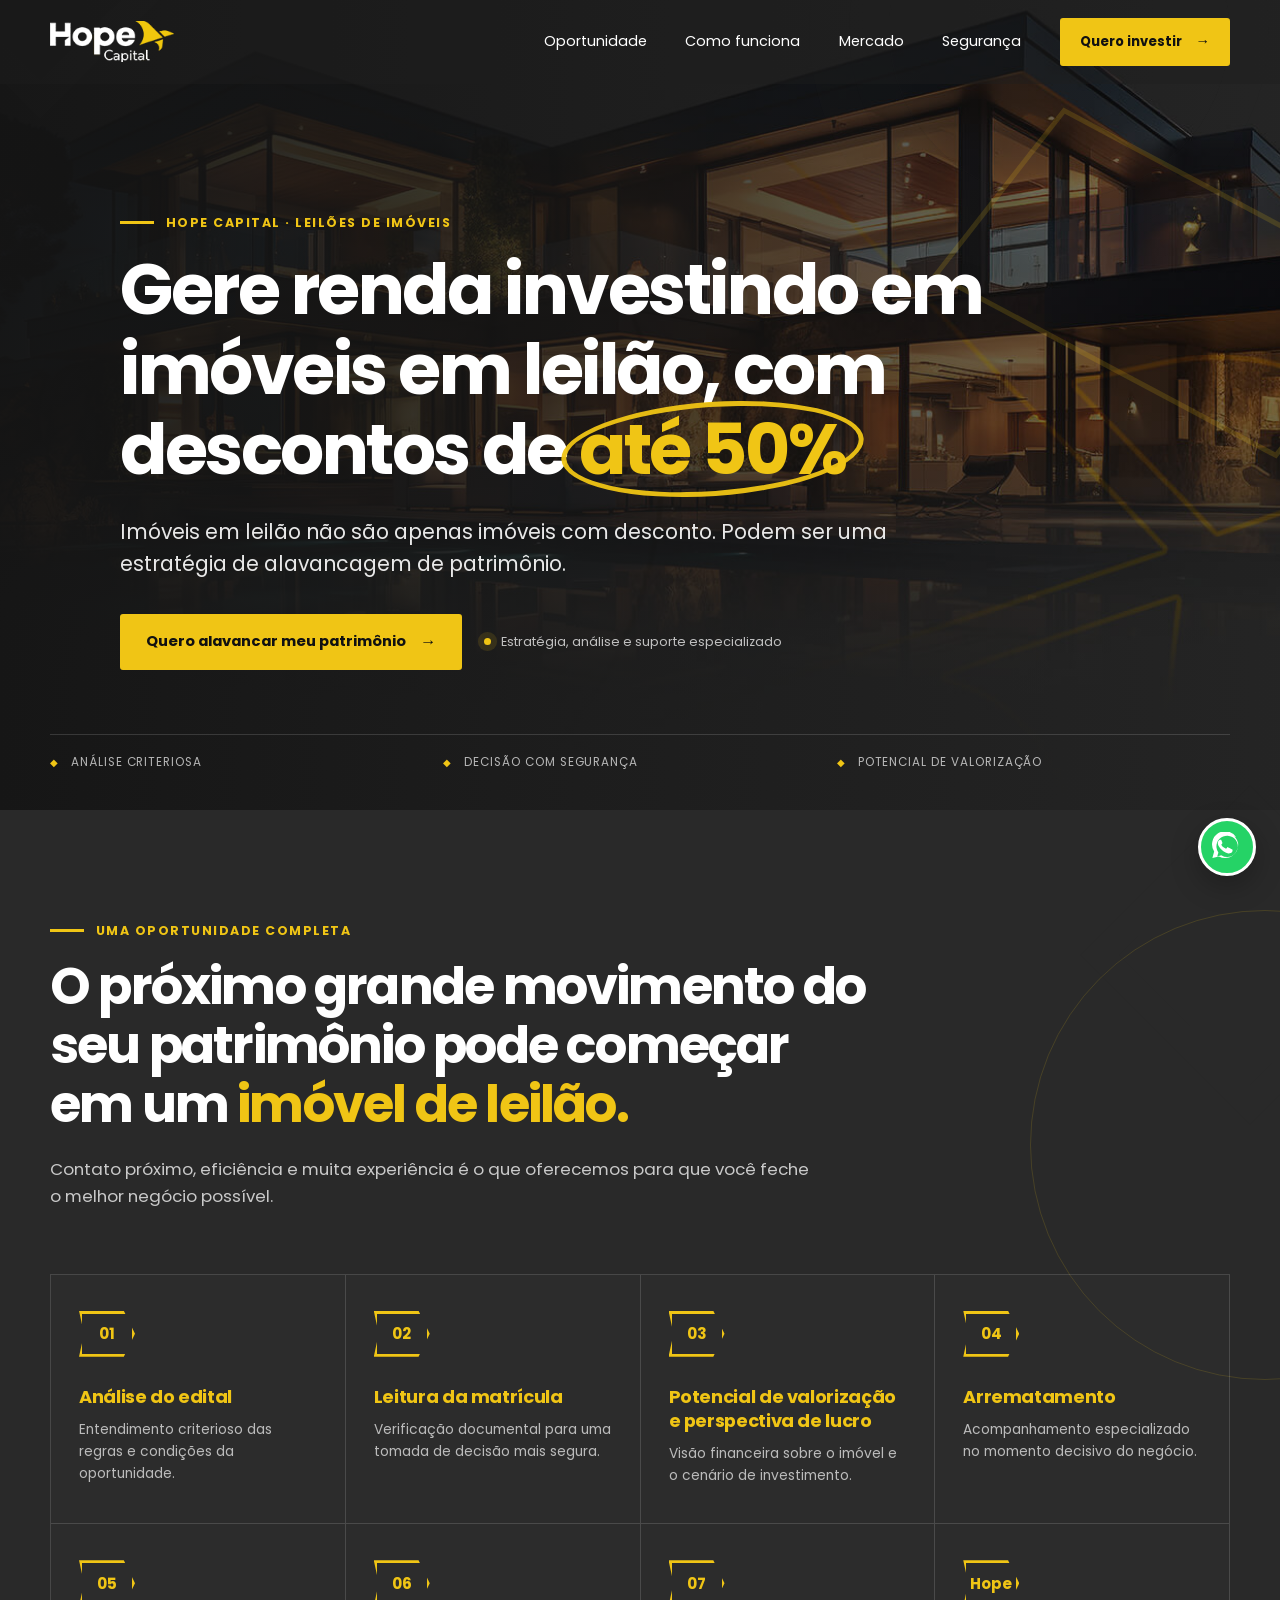
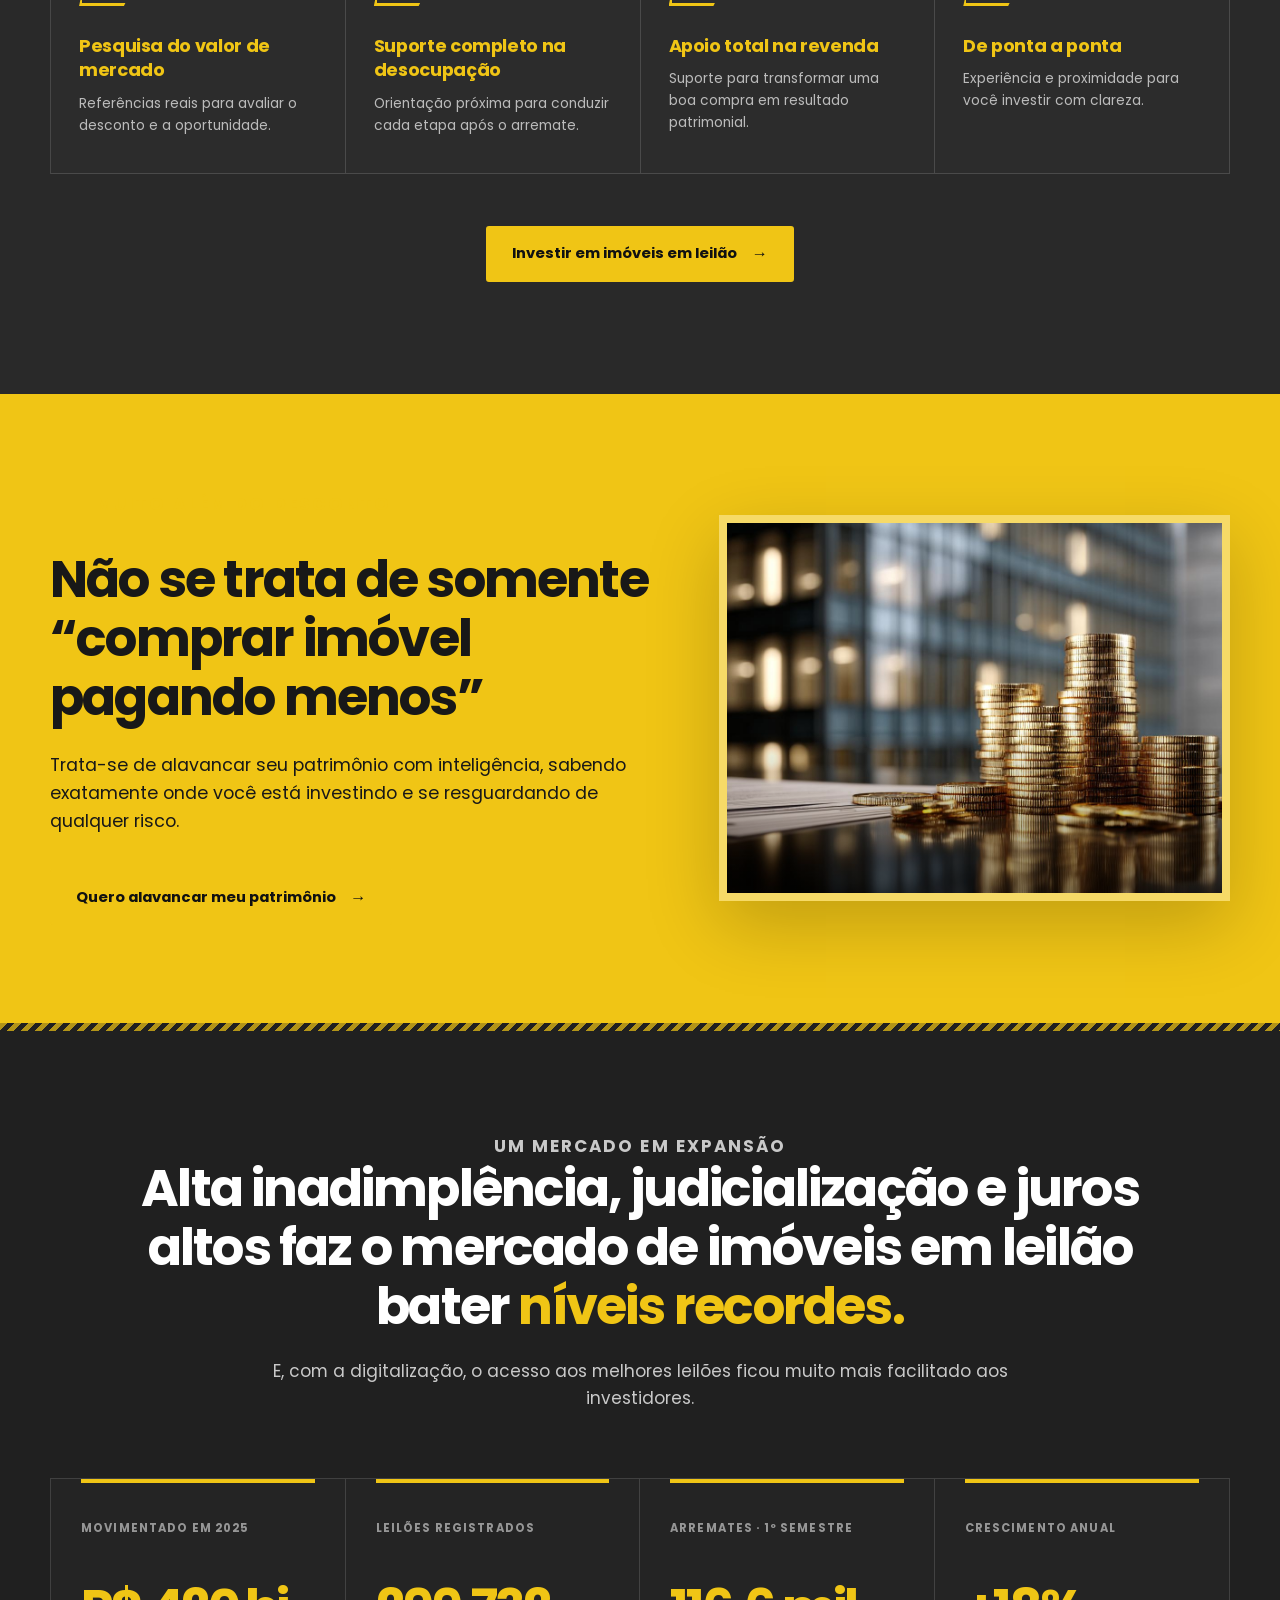
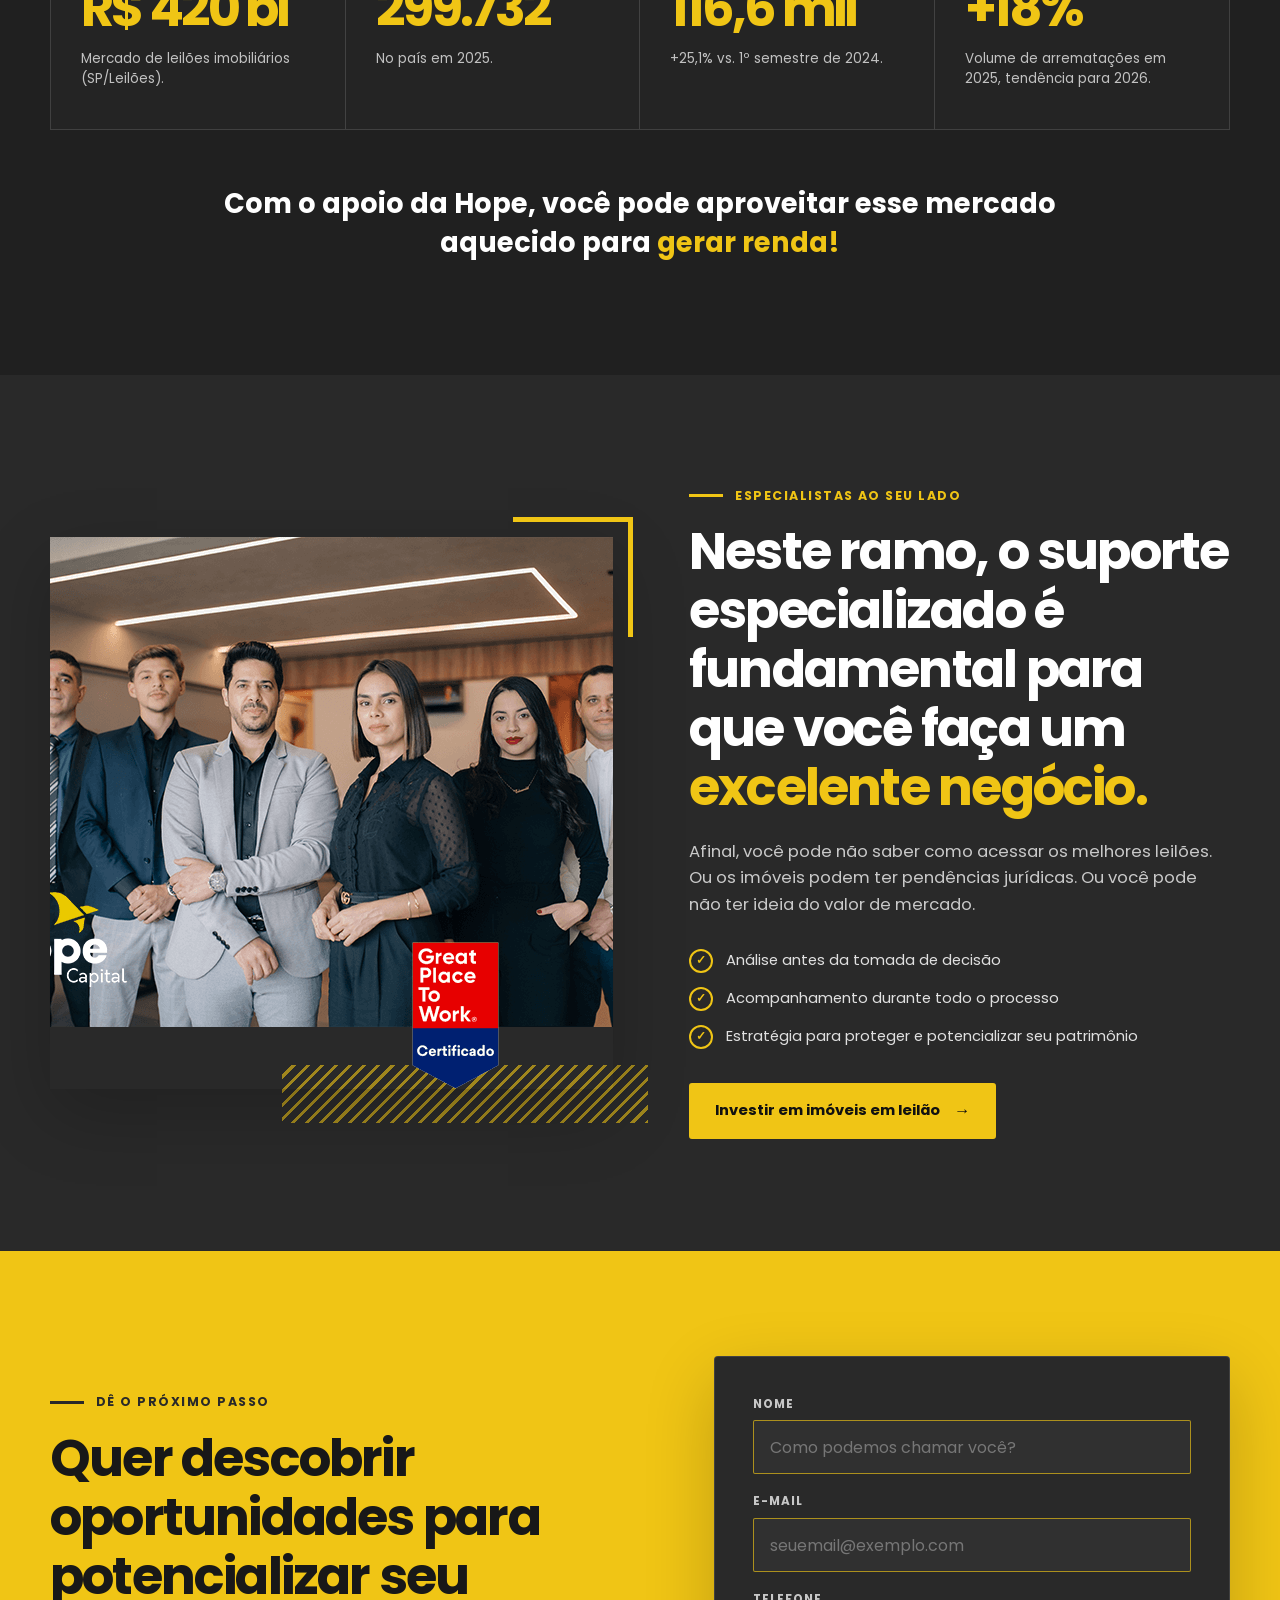
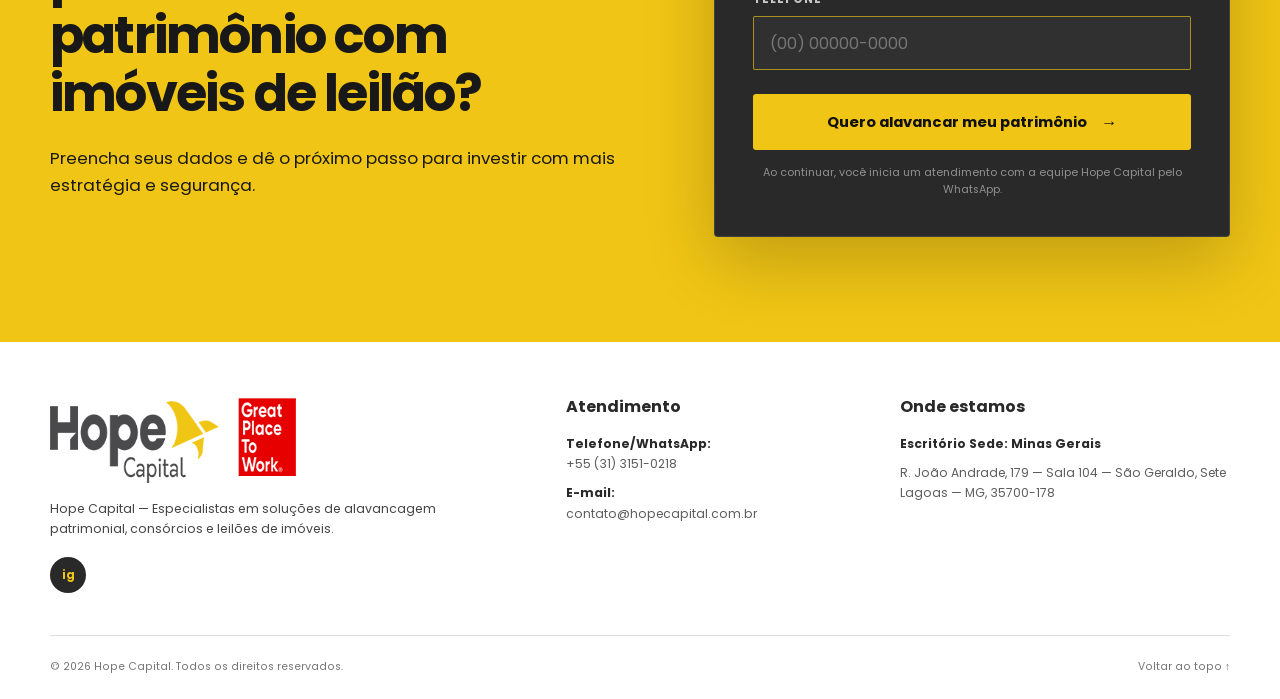
==== index.html @ 23f96236 "lp leilão" ====
<!DOCTYPE html>
<html lang="pt-BR">
<head>
  <meta charset="UTF-8">
  <meta name="viewport" content="width=device-width, initial-scale=1.0">
  <meta name="theme-color" content="#292929">
  <meta name="description" content="Gere renda investindo em imóveis em leilão com a análise e o suporte especializado da Hope Capital.">
  <title>Imóveis em Leilão | Hope Capital</title>
  <link rel="icon" type="image/png" href="assets/966495a34dbd77c5_cropped-hope-capital-favicon-3.png">
  <style>
    @font-face {
      font-family: "Poppins";
      src: url("assets/a2c1dd01db85a00f_Poppins-Regular.woff2") format("woff2");
      font-style: normal;
      font-weight: 400;
      font-display: swap;
    }

    @font-face {
      font-family: "Poppins";
      src: url("assets/5bd7a1e006fa739a_Poppins-Bold.woff2") format("woff2");
      font-style: normal;
      font-weight: 700;
      font-display: swap;
    }

    :root {
      --yellow: #f0c515;
      --yellow-bright: #fecf16;
      --yellow-dark: #dab10b;
      --ink: #292929;
      --ink-deep: #202020;
      --ink-soft: #333333;
      --paper: #ffffff;
      --muted: #c9c9c9;
      --line: rgba(255, 255, 255, 0.14);
      --content: 1180px;
      --header-height: 84px;
      --shadow: 0 24px 70px rgba(0, 0, 0, 0.2);
    }

    *,
    *::before,
    *::after {
      box-sizing: border-box;
    }

    html {
      scroll-behavior: smooth;
    }

    body {
      margin: 0;
      overflow-x: hidden;
      background: var(--ink);
      color: var(--paper);
      font-family: "Poppins", Arial, sans-serif;
      font-size: 16px;
      line-height: 1.6;
      -webkit-font-smoothing: antialiased;
    }

    body.menu-open {
      overflow: hidden;
    }

    img {
      display: block;
      max-width: 100%;
    }

    a {
      color: inherit;
      text-decoration: none;
    }

    button,
    input {
      font: inherit;
    }

    button,
    a {
      -webkit-tap-highlight-color: transparent;
    }

    :focus-visible {
      outline: 3px solid var(--yellow-bright);
      outline-offset: 4px;
    }

    ::selection {
      background: var(--yellow);
      color: #111111;
    }

    .container {
      width: min(var(--content), calc(100% - 48px));
      margin-inline: auto;
    }

    .section {
      position: relative;
      padding: 112px 0;
      scroll-margin-top: var(--header-height);
    }

    .eyebrow {
      display: flex;
      align-items: center;
      gap: 12px;
      margin: 0 0 18px;
      color: var(--yellow);
      font-size: 0.78rem;
      font-weight: 700;
      letter-spacing: 0.12em;
      line-height: 1.4;
      text-transform: uppercase;
    }

    .eyebrow::before {
      width: 34px;
      height: 3px;
      background: currentColor;
      content: "";
    }

    h1,
    h2,
    h3,
    p {
      margin-top: 0;
    }

    h1,
    h2,
    h3 {
      font-weight: 700;
      line-height: 1.15;
      letter-spacing: -0.035em;
    }

    h1 {
      max-width: 1040px;
      margin-bottom: 26px;
      font-size: clamp(2.65rem, 5.2vw, 5rem);
    }

    h2 {
      margin-bottom: 22px;
      font-size: clamp(2.05rem, 4vw, 3.75rem);
    }

    h3 {
      font-size: 1.25rem;
    }

    .text-yellow {
      color: var(--yellow);
    }

    .button {
      position: relative;
      display: inline-flex;
      min-height: 56px;
      align-items: center;
      justify-content: center;
      gap: 14px;
      padding: 15px 24px;
      border: 2px solid var(--yellow);
      border-radius: 3px;
      background: var(--yellow);
      color: #111111;
      cursor: pointer;
      font-size: 0.92rem;
      font-weight: 700;
      line-height: 1.3;
      text-align: center;
      transition: background 180ms ease, border-color 180ms ease, color 180ms ease, transform 180ms ease;
    }

    .button:hover {
      border-color: var(--paper);
      background: var(--paper);
      transform: translateY(-2px);
    }

    .button--dark:hover {
      border-color: var(--ink);
      background: var(--ink);
      color: var(--paper);
    }

    .button__arrow {
      font-size: 1.1em;
      transition: transform 180ms ease;
    }

    .button:hover .button__arrow {
      transform: translateX(4px);
    }

    .site-header {
      position: fixed;
      z-index: 50;
      top: 0;
      right: 0;
      left: 0;
      height: var(--header-height);
      border-bottom: 1px solid transparent;
      background: rgba(32, 32, 32, 0.4);
      transition: background 200ms ease, border-color 200ms ease, box-shadow 200ms ease;
    }

    .site-header.is-scrolled {
      border-color: rgba(255, 255, 255, 0.08);
      background: rgba(32, 32, 32, 0.96);
      box-shadow: 0 10px 35px rgba(0, 0, 0, 0.18);
      backdrop-filter: blur(12px);
    }

    .header-inner {
      display: flex;
      height: 100%;
      align-items: center;
      justify-content: space-between;
      gap: 36px;
    }

    .brand {
      position: relative;
      z-index: 2;
      flex: 0 0 auto;
    }

    .brand img {
      width: 124px;
      height: auto;
    }

    .main-nav {
      display: flex;
      align-items: center;
      gap: clamp(22px, 3vw, 45px);
      margin-left: auto;
    }

    .main-nav a:not(.button) {
      position: relative;
      padding: 10px 0;
      color: var(--paper);
      font-size: 0.9rem;
      font-weight: 400;
    }

    .main-nav a:not(.button)::after {
      position: absolute;
      right: 0;
      bottom: 3px;
      left: 0;
      height: 2px;
      background: var(--yellow);
      content: "";
      transform: scaleX(0);
      transform-origin: left;
      transition: transform 180ms ease;
    }

    .main-nav a:not(.button):hover::after {
      transform: scaleX(1);
    }

    .header-cta {
      min-height: 48px;
      padding: 12px 18px;
      font-size: 0.82rem;
    }

    .menu-toggle {
      position: relative;
      z-index: 2;
      display: none;
      width: 46px;
      height: 44px;
      padding: 11px 8px;
      border: 0;
      background: transparent;
      color: var(--yellow);
      cursor: pointer;
    }

    .menu-toggle span {
      display: block;
      width: 100%;
      height: 3px;
      margin: 0 0 6px;
      background: currentColor;
      transition: transform 180ms ease, opacity 180ms ease;
    }

    .menu-toggle span:last-child {
      margin-bottom: 0;
    }

    .menu-open .menu-toggle span:nth-child(1) {
      transform: translateY(9px) rotate(45deg);
    }

    .menu-open .menu-toggle span:nth-child(2) {
      opacity: 0;
    }

    .menu-open .menu-toggle span:nth-child(3) {
      transform: translateY(-9px) rotate(-45deg);
    }

    .hero {
      display: flex;
      min-height: 810px;
      align-items: center;
      padding: calc(var(--header-height) + 90px) 0 100px;
      background-color: var(--ink-deep);
      background-image:
        linear-gradient(90deg, rgba(21, 21, 21, 0.95) 0%, rgba(25, 25, 25, 0.74) 46%, rgba(24, 24, 24, 0.28) 100%),
        linear-gradient(0deg, var(--ink) 0%, transparent 25%),
        url("assets/642c4153480464ba_alavancagem_patrimonial_hope_c.jpg");
      background-position: center;
      background-size: cover;
    }

    .hero::before {
      position: absolute;
      top: 22%;
      right: -85px;
      width: 390px;
      height: 210px;
      border: 5px solid rgba(240, 197, 21, 0.16);
      content: "";
      transform: rotate(28deg) skewX(-10deg);
    }

    .hero-content {
      position: relative;
      z-index: 1;
      max-width: 1040px;
    }

    .hero h1 {
      font-size: clamp(2.7rem, 5.45vw, 5.2rem);
    }

    .circled {
      position: relative;
      z-index: 0;
      display: inline-block;
      color: var(--yellow);
      white-space: nowrap;
    }

    .circled::after {
      position: absolute;
      z-index: -1;
      top: -10%;
      right: -7%;
      bottom: -7%;
      left: -7%;
      border: 5px solid var(--yellow);
      border-radius: 50%;
      content: "";
      opacity: 0.95;
      transform: rotate(-4deg);
    }

    .hero-lead {
      max-width: 780px;
      margin-bottom: 34px;
      color: rgba(255, 255, 255, 0.9);
      font-size: clamp(1.05rem, 1.6vw, 1.35rem);
      line-height: 1.55;
    }

    .hero-actions {
      display: flex;
      flex-wrap: wrap;
      align-items: center;
      gap: 22px;
    }

    .hero-note {
      display: flex;
      align-items: center;
      gap: 10px;
      color: rgba(255, 255, 255, 0.72);
      font-size: 0.8rem;
    }

    .hero-note::before {
      width: 7px;
      height: 7px;
      border-radius: 50%;
      background: var(--yellow);
      box-shadow: 0 0 0 6px rgba(240, 197, 21, 0.12);
      content: "";
    }

    .hero-index {
      position: absolute;
      right: 0;
      bottom: 38px;
      left: 0;
      z-index: 1;
    }

    .hero-index__inner {
      display: grid;
      grid-template-columns: repeat(3, 1fr);
      gap: 0;
      border-top: 1px solid var(--line);
    }

    .hero-index__item {
      display: flex;
      align-items: center;
      gap: 12px;
      padding-top: 18px;
      color: rgba(255, 255, 255, 0.68);
      font-size: 0.74rem;
      letter-spacing: 0.08em;
      text-transform: uppercase;
    }

    .hero-index__item::before {
      color: var(--yellow);
      content: "◆";
      font-size: 0.62rem;
    }

    .process {
      overflow: hidden;
      background: var(--ink);
    }

    .process::after {
      position: absolute;
      top: 100px;
      right: -220px;
      width: 470px;
      height: 470px;
      border: 1px solid rgba(240, 197, 21, 0.15);
      border-radius: 50%;
      content: "";
    }

    .section-heading {
      position: relative;
      z-index: 1;
      max-width: 850px;
      margin-bottom: 64px;
    }

    .section-heading h2 {
      max-width: 820px;
    }

    .section-heading > p:last-child {
      max-width: 760px;
      margin-bottom: 0;
      color: var(--muted);
      font-size: 1.05rem;
    }

    .steps {
      position: relative;
      z-index: 1;
      display: grid;
      grid-template-columns: repeat(4, 1fr);
      border-top: 1px solid var(--line);
      border-left: 1px solid var(--line);
    }

    .step {
      position: relative;
      min-height: 235px;
      padding: 36px 28px;
      border-right: 1px solid var(--line);
      border-bottom: 1px solid var(--line);
      background: rgba(255, 255, 255, 0.012);
      transition: background 180ms ease, transform 180ms ease;
    }

    .step:hover {
      z-index: 2;
      background: #303030;
      transform: translateY(-4px);
    }

    .step-number {
      display: inline-flex;
      width: 56px;
      height: 46px;
      align-items: center;
      justify-content: center;
      margin-bottom: 28px;
      border: 3px solid var(--yellow);
      color: var(--yellow);
      font-size: 0.95rem;
      font-weight: 700;
      line-height: 1;
      clip-path: polygon(0 0, 80% 0, 100% 50%, 80% 100%, 0 100%, 9% 50%);
    }

    .step h3 {
      margin-bottom: 10px;
      color: var(--yellow);
      font-size: 1.12rem;
      line-height: 1.35;
      letter-spacing: -0.02em;
    }

    .step p {
      margin-bottom: 0;
      color: rgba(255, 255, 255, 0.68);
      font-size: 0.86rem;
    }

    .process-cta {
      display: flex;
      justify-content: center;
      margin-top: 52px;
    }

    .thesis {
      overflow: hidden;
      padding: 98px 0;
      background: var(--yellow);
      color: #181818;
    }

    .thesis::before,
    .thesis::after {
      position: absolute;
      width: 240px;
      height: 240px;
      border: 28px solid rgba(41, 41, 41, 0.08);
      content: "";
      transform: rotate(45deg);
    }

    .thesis::before {
      top: -170px;
      left: -80px;
    }

    .thesis::after {
      right: -90px;
      bottom: -175px;
    }

    .thesis-inner {
      position: relative;
      z-index: 1;
      display: grid;
      grid-template-columns: minmax(0, 1.08fr) minmax(360px, 0.92fr);
      align-items: center;
      gap: 70px;
    }

    .thesis h2 {
      max-width: 760px;
      margin-bottom: 24px;
    }

    .thesis p {
      max-width: 760px;
      margin-bottom: 34px;
      font-size: 1.1rem;
    }

    .thesis-visual {
      position: relative;
      min-height: 370px;
      overflow: hidden;
      border: 8px solid rgba(255, 255, 255, 0.35);
      box-shadow: var(--shadow);
    }

    .thesis-visual img {
      width: 100%;
      height: 100%;
      min-height: 370px;
      object-fit: cover;
    }

    .thesis-visual::after {
      position: absolute;
      right: 0;
      bottom: 0;
      left: 0;
      height: 45%;
      background: linear-gradient(transparent, rgba(0, 0, 0, 0.45));
      content: "";
    }

    .market {
      overflow: hidden;
      background: var(--ink-deep);
    }

    .market::before {
      position: absolute;
      top: 0;
      right: 0;
      left: 0;
      height: 8px;
      background: repeating-linear-gradient(135deg, var(--yellow) 0 5px, transparent 5px 10px);
      content: "";
      opacity: 0.7;
    }

    .market-heading {
      max-width: 1020px;
      margin: 0 auto 66px;
      text-align: center;
    }

    .market-heading .eyebrow {
      justify-content: center;
    }

    .market-heading .eyebrow::before {
      display: none;
    }

    .market-heading p {
      max-width: 760px;
      margin-right: auto;
      margin-bottom: 0;
      margin-left: auto;
      color: var(--muted);
      font-size: 1.06rem;
    }

    .stats {
      display: grid;
      grid-template-columns: repeat(4, 1fr);
      border: 1px solid var(--line);
    }

    .stat {
      position: relative;
      min-height: 250px;
      padding: 40px 30px 34px;
      border-right: 1px solid var(--line);
      background: rgba(255, 255, 255, 0.018);
    }

    .stat:last-child {
      border-right: 0;
    }

    .stat::before {
      position: absolute;
      top: 0;
      right: 30px;
      left: 30px;
      height: 4px;
      background: var(--yellow);
      content: "";
      transform: scaleX(0.28);
      transform-origin: left;
      transition: transform 500ms ease;
    }

    .stat.is-visible::before {
      transform: scaleX(1);
    }

    .stat-label {
      display: block;
      min-height: 42px;
      margin-bottom: 22px;
      color: rgba(255, 255, 255, 0.52);
      font-size: 0.71rem;
      font-weight: 700;
      letter-spacing: 0.1em;
      text-transform: uppercase;
    }

    .stat-value {
      display: block;
      margin-bottom: 15px;
      color: var(--yellow);
      font-size: clamp(2.25rem, 4vw, 3.55rem);
      font-weight: 700;
      letter-spacing: -0.06em;
      line-height: 1;
      white-space: nowrap;
    }

    .stat-copy {
      margin-bottom: 0;
      color: rgba(255, 255, 255, 0.72);
      font-size: 0.84rem;
      line-height: 1.5;
    }

    .market-note {
      max-width: 860px;
      margin: 54px auto 0;
      color: var(--paper);
      font-size: clamp(1.2rem, 2.4vw, 1.7rem);
      font-weight: 700;
      line-height: 1.45;
      text-align: center;
    }

    .support {
      overflow: hidden;
      background: var(--ink);
    }

    .support-grid {
      display: grid;
      grid-template-columns: minmax(0, 1.02fr) minmax(0, 0.98fr);
      align-items: center;
      gap: 76px;
    }

    .support-photo {
      position: relative;
    }

    .support-photo::before {
      position: absolute;
      z-index: 2;
      top: -20px;
      right: -20px;
      width: 120px;
      height: 120px;
      border-top: 5px solid var(--yellow);
      border-right: 5px solid var(--yellow);
      content: "";
    }

    .support-photo::after {
      position: absolute;
      right: -35px;
      bottom: -34px;
      width: 65%;
      height: 58px;
      background: repeating-linear-gradient(135deg, transparent 0 7px, rgba(240, 197, 21, 0.6) 7px 10px);
      content: "";
    }

    .support-photo img {
      position: relative;
      z-index: 1;
      width: 100%;
      min-height: 440px;
      object-fit: cover;
      box-shadow: var(--shadow);
    }

    .support-copy {
      position: relative;
      z-index: 3;
    }

    .support-copy p:not(.eyebrow) {
      margin-bottom: 30px;
      color: var(--muted);
      font-size: 1.04rem;
    }

    .support-points {
      display: grid;
      gap: 14px;
      margin: 0 0 34px;
      padding: 0;
      list-style: none;
    }

    .support-points li {
      display: flex;
      align-items: center;
      gap: 13px;
      color: rgba(255, 255, 255, 0.86);
      font-size: 0.92rem;
    }

    .support-points li::before {
      display: inline-flex;
      width: 24px;
      height: 24px;
      flex: 0 0 auto;
      align-items: center;
      justify-content: center;
      border: 2px solid var(--yellow);
      border-radius: 50%;
      color: var(--yellow);
      content: "✓";
      font-size: 0.72rem;
      font-weight: 700;
    }

    .lead {
      overflow: hidden;
      padding: 105px 0;
      background: var(--yellow);
      color: #181818;
    }

    .lead::before {
      position: absolute;
      top: -140px;
      right: 4%;
      width: 340px;
      height: 340px;
      border: 1px solid rgba(41, 41, 41, 0.14);
      border-radius: 50%;
      box-shadow: 0 0 0 40px rgba(41, 41, 41, 0.035), 0 0 0 80px rgba(41, 41, 41, 0.025);
      content: "";
    }

    .lead-grid {
      position: relative;
      z-index: 1;
      display: grid;
      grid-template-columns: minmax(0, 0.85fr) minmax(430px, 0.75fr);
      align-items: center;
      gap: 80px;
    }

    .lead-copy .eyebrow {
      color: var(--ink);
    }

    .lead-copy h2 {
      max-width: 650px;
    }

    .lead-copy > p:last-child {
      max-width: 620px;
      margin-bottom: 0;
      font-size: 1.05rem;
    }

    .lead-form {
      padding: 38px;
      border: 1px solid rgba(255, 255, 255, 0.11);
      border-radius: 4px;
      background: var(--ink);
      box-shadow: var(--shadow);
      color: var(--paper);
    }

    .form-field {
      margin-bottom: 18px;
    }

    .form-field label {
      display: block;
      margin-bottom: 7px;
      color: rgba(255, 255, 255, 0.74);
      font-size: 0.74rem;
      font-weight: 700;
      letter-spacing: 0.08em;
      text-transform: uppercase;
    }

    .form-field input {
      width: 100%;
      height: 54px;
      padding: 0 16px;
      border: 1px solid rgba(240, 197, 21, 0.65);
      border-radius: 2px;
      background: rgba(255, 255, 255, 0.035);
      color: var(--paper);
      outline: 0;
      transition: border-color 160ms ease, box-shadow 160ms ease, background 160ms ease;
    }

    .form-field input::placeholder {
      color: rgba(255, 255, 255, 0.34);
    }

    .form-field input:focus {
      border-color: var(--yellow-bright);
      background: rgba(255, 255, 255, 0.06);
      box-shadow: 0 0 0 3px rgba(240, 197, 21, 0.16);
    }

    .form-submit {
      width: 100%;
      margin-top: 6px;
    }

    .form-note {
      margin: 15px 0 0;
      color: rgba(255, 255, 255, 0.48);
      font-size: 0.68rem;
      line-height: 1.5;
      text-align: center;
    }

    .form-status {
      display: none;
      margin: 14px 0 0;
      color: var(--yellow);
      font-size: 0.8rem;
      text-align: center;
    }

    .form-status.is-visible {
      display: block;
    }

    .site-footer {
      padding: 56px 0 24px;
      background: var(--paper);
      color: #454545;
    }

    .footer-grid {
      display: grid;
      grid-template-columns: 1.35fr 0.8fr 1fr;
      gap: 70px;
      padding-bottom: 42px;
    }

    .footer-logo {
      width: 246px;
      margin-bottom: 16px;
    }

    .footer-about p {
      max-width: 390px;
      margin-bottom: 18px;
      font-size: 0.78rem;
    }

    .footer-social {
      display: inline-flex;
      width: 36px;
      height: 36px;
      align-items: center;
      justify-content: center;
      border-radius: 50%;
      background: var(--ink);
      color: var(--yellow);
      font-size: 0.72rem;
      font-weight: 700;
    }

    .footer-column h3 {
      margin-bottom: 18px;
      color: var(--ink);
      font-size: 1rem;
      letter-spacing: 0;
    }

    .footer-column p,
    .footer-column a {
      margin-bottom: 9px;
      color: #5d5d5d;
      font-size: 0.76rem;
      line-height: 1.65;
    }

    .footer-column a {
      display: block;
    }

    .footer-column a:hover {
      color: #111111;
    }

    .footer-column strong {
      color: var(--ink);
    }

    .footer-bottom {
      display: flex;
      align-items: center;
      justify-content: space-between;
      gap: 30px;
      padding-top: 22px;
      border-top: 1px solid #dedede;
      color: #777777;
      font-size: 0.67rem;
    }

    .whatsapp {
      position: fixed;
      z-index: 40;
      right: 24px;
      bottom: 24px;
      display: flex;
      width: 58px;
      height: 58px;
      align-items: center;
      justify-content: center;
      border: 3px solid var(--paper);
      border-radius: 50%;
      background: #25d366;
      color: var(--paper);
      box-shadow: 0 10px 28px rgba(0, 0, 0, 0.25);
      transition: transform 180ms ease;
    }

    .whatsapp:hover {
      transform: translateY(-3px) scale(1.04);
    }

    .whatsapp svg {
      width: 30px;
      height: 30px;
      fill: currentColor;
    }

    .reveal {
      opacity: 0;
      transform: translateY(24px);
      transition: opacity 650ms ease, transform 650ms ease;
    }

    .reveal.is-visible {
      opacity: 1;
      transform: none;
    }

    @media (max-width: 1020px) {
      :root {
        --header-height: 76px;
      }

      .main-nav {
        gap: 22px;
      }

      .main-nav a:not(.button) {
        font-size: 0.82rem;
      }

      .header-cta {
        display: none;
      }

      .hero {
        min-height: 780px;
      }

      .steps {
        grid-template-columns: repeat(2, 1fr);
      }

      .thesis-inner,
      .support-grid {
        gap: 48px;
      }

      .stats {
        grid-template-columns: repeat(2, 1fr);
      }

      .stat:nth-child(2) {
        border-right: 0;
      }

      .stat:nth-child(-n + 2) {
        border-bottom: 1px solid var(--line);
      }

      .lead-grid {
        gap: 48px;
      }
    }

    @media (max-width: 780px) {
      .container {
        width: min(100% - 34px, var(--content));
      }

      .section {
        padding: 84px 0;
      }

      .brand img {
        width: 110px;
      }

      .menu-toggle {
        display: block;
      }

      .main-nav {
        position: fixed;
        top: 0;
        right: 0;
        bottom: 0;
        left: 0;
        display: flex;
        visibility: hidden;
        flex-direction: column;
        align-items: flex-start;
        justify-content: center;
        gap: 22px;
        padding: 80px 36px 40px;
        background: rgba(32, 32, 32, 0.98);
        opacity: 0;
        pointer-events: none;
        transform: translateY(-12px);
        transition: opacity 180ms ease, transform 180ms ease, visibility 180ms ease;
      }

      .menu-open .main-nav {
        visibility: visible;
        opacity: 1;
        pointer-events: auto;
        transform: none;
      }

      .main-nav a:not(.button) {
        font-size: 1.35rem;
        font-weight: 700;
      }

      .main-nav .header-cta {
        display: inline-flex;
        margin-top: 10px;
        font-size: 0.85rem;
      }

      .hero {
        min-height: 780px;
        padding-top: calc(var(--header-height) + 70px);
        padding-bottom: 145px;
        background-image:
          linear-gradient(90deg, rgba(20, 20, 20, 0.94), rgba(25, 25, 25, 0.68)),
          linear-gradient(0deg, var(--ink) 0%, transparent 32%),
          url("assets/642c4153480464ba_alavancagem_patrimonial_hope_c.jpg");
        background-position: 58% center;
      }

      .hero h1 {
        font-size: clamp(2.35rem, 11vw, 4rem);
      }

      .hero-index {
        bottom: 28px;
      }

      .hero-index__inner {
        grid-template-columns: 1fr;
      }

      .hero-index__item {
        display: none;
      }

      .hero-index__item:first-child {
        display: flex;
      }

      .thesis-inner,
      .support-grid,
      .lead-grid {
        grid-template-columns: 1fr;
      }

      .thesis-visual {
        min-height: 300px;
      }

      .thesis-visual img {
        min-height: 300px;
      }

      .support-photo {
        order: 2;
      }

      .support-copy {
        order: 1;
      }

      .support-photo img {
        min-height: 350px;
      }

      .lead-grid {
        gap: 38px;
      }

      .footer-grid {
        grid-template-columns: 1fr 1fr;
        gap: 42px;
      }

      .footer-about {
        grid-column: 1 / -1;
      }
    }

    @media (max-width: 560px) {
      .section {
        padding: 72px 0;
      }

      h1 {
        font-size: 2.35rem;
      }

      h2 {
        font-size: 2rem;
      }

      .hero {
        min-height: 760px;
        padding-bottom: 110px;
      }

      .hero h1 {
        font-size: clamp(2.15rem, 10.8vw, 3.25rem);
      }

      .circled::after {
        border-width: 3px;
      }

      .hero-lead {
        font-size: 0.98rem;
      }

      .hero-actions,
      .hero-actions .button {
        width: 100%;
      }

      .hero-note {
        width: 100%;
        justify-content: center;
      }

      .section-heading {
        margin-bottom: 44px;
      }

      .steps,
      .stats {
        grid-template-columns: 1fr;
      }

      .step {
        min-height: 0;
      }

      .stat,
      .stat:nth-child(2),
      .stat:last-child {
        border-right: 0;
        border-bottom: 1px solid var(--line);
      }

      .stat:last-child {
        border-bottom: 0;
      }

      .thesis {
        padding: 74px 0;
      }

      .thesis-inner {
        gap: 42px;
      }

      .thesis p,
      .support-copy p:not(.eyebrow),
      .lead-copy > p:last-child {
        font-size: 0.96rem;
      }

      .support-photo::before {
        top: -12px;
        right: -7px;
      }

      .support-photo::after {
        right: -8px;
      }

      .lead-form {
        padding: 27px 20px;
      }

      .footer-grid {
        grid-template-columns: 1fr;
      }

      .footer-about {
        grid-column: auto;
      }

      .footer-bottom {
        flex-direction: column;
        align-items: flex-start;
        gap: 8px;
      }

      .whatsapp {
        right: 16px;
        bottom: 16px;
        width: 52px;
        height: 52px;
      }
    }

    @media (prefers-reduced-motion: reduce) {
      html {
        scroll-behavior: auto;
      }

      *,
      *::before,
      *::after {
        scroll-behavior: auto !important;
        transition-duration: 0.01ms !important;
      }

      .reveal {
        opacity: 1;
        transform: none;
      }
    }
  </style>
</head>
<body>
  <header class="site-header" id="topo">
    <div class="container header-inner">
      <a class="brand" href="#inicio" aria-label="Hope Capital — início">
        <img src="assets/7f70813ae85827fa_cropped-logotipo_hope_capital.png" alt="Hope Capital" width="160" height="54">
      </a>

      <button class="menu-toggle" type="button" aria-expanded="false" aria-controls="main-nav" aria-label="Abrir menu">
        <span></span>
        <span></span>
        <span></span>
      </button>

      <nav class="main-nav" id="main-nav" aria-label="Navegação principal">
        <a href="#oportunidade">Oportunidade</a>
        <a href="#processo">Como funciona</a>
        <a href="#mercado">Mercado</a>
        <a href="#seguranca">Segurança</a>
        <a class="button header-cta" href="#contato">Quero investir <span class="button__arrow">→</span></a>
      </nav>
    </div>
  </header>

  <main>
    <section class="hero section" id="inicio">
      <div class="container hero-content">
        <p class="eyebrow reveal">Hope Capital · Leilões de imóveis</p>
        <h1 class="reveal">Gere renda investindo em imóveis em leilão, com descontos de <span class="circled">até 50%</span></h1>
        <p class="hero-lead reveal">Imóveis em leilão não são apenas imóveis com desconto. Podem ser uma estratégia de alavancagem de patrimônio.</p>
        <div class="hero-actions reveal">
          <a class="button" href="#contato">Quero alavancar meu patrimônio <span class="button__arrow">→</span></a>
          <span class="hero-note">Estratégia, análise e suporte especializado</span>
        </div>
      </div>

      <div class="hero-index" aria-hidden="true">
        <div class="container hero-index__inner">
          <span class="hero-index__item">Análise criteriosa</span>
          <span class="hero-index__item">Decisão com segurança</span>
          <span class="hero-index__item">Potencial de valorização</span>
        </div>
      </div>
    </section>

    <section class="process section" id="oportunidade">
      <div class="container">
        <div class="section-heading reveal">
          <p class="eyebrow">Uma oportunidade completa</p>
          <h2>O próximo grande movimento do seu patrimônio pode começar em um <span class="text-yellow">imóvel de leilão.</span></h2>
          <p>Contato próximo, eficiência e muita experiência é o que oferecemos para que você feche o melhor negócio possível.</p>
        </div>

        <div class="steps" id="processo">
          <article class="step reveal">
            <span class="step-number">01</span>
            <h3>Análise do edital</h3>
            <p>Entendimento criterioso das regras e condições da oportunidade.</p>
          </article>
          <article class="step reveal">
            <span class="step-number">02</span>
            <h3>Leitura da matrícula</h3>
            <p>Verificação documental para uma tomada de decisão mais segura.</p>
          </article>
          <article class="step reveal">
            <span class="step-number">03</span>
            <h3>Potencial de valorização e perspectiva de lucro</h3>
            <p>Visão financeira sobre o imóvel e o cenário de investimento.</p>
          </article>
          <article class="step reveal">
            <span class="step-number">04</span>
            <h3>Arrematamento</h3>
            <p>Acompanhamento especializado no momento decisivo do negócio.</p>
          </article>
          <article class="step reveal">
            <span class="step-number">05</span>
            <h3>Pesquisa do valor de mercado</h3>
            <p>Referências reais para avaliar o desconto e a oportunidade.</p>
          </article>
          <article class="step reveal">
            <span class="step-number">06</span>
            <h3>Suporte completo na desocupação</h3>
            <p>Orientação próxima para conduzir cada etapa após o arremate.</p>
          </article>
          <article class="step reveal">
            <span class="step-number">07</span>
            <h3>Apoio total na revenda</h3>
            <p>Suporte para transformar uma boa compra em resultado patrimonial.</p>
          </article>
          <article class="step reveal" aria-hidden="true">
            <span class="step-number">Hope</span>
            <h3>De ponta a ponta</h3>
            <p>Experiência e proximidade para você investir com clareza.</p>
          </article>
        </div>

        <div class="process-cta reveal">
          <a class="button" href="#contato">Investir em imóveis em leilão <span class="button__arrow">→</span></a>
        </div>
      </div>
    </section>

    <section class="thesis" aria-labelledby="thesis-title">
      <div class="container thesis-inner">
        <div class="reveal">
          <p class="eyebrow">Muito além do desconto</p>
          <h2 id="thesis-title">Não se trata de somente “comprar imóvel pagando menos”</h2>
          <p>Trata-se de alavancar seu patrimônio com inteligência, sabendo exatamente onde você está investindo e se resguardando de qualquer risco.</p>
          <a class="button button--dark" href="#contato">Quero alavancar meu patrimônio <span class="button__arrow">→</span></a>
        </div>
        <div class="thesis-visual reveal">
          <img src="assets/f502263ece3a0ae3_Investir-em-Consorcio-Vale-a-P.jpg" alt="Investimento e crescimento patrimonial" width="1456" height="816" loading="lazy">
        </div>
      </div>
    </section>

    <section class="market section" id="mercado">
      <div class="container">
        <div class="market-heading reveal">
          <p class="eyebrow">Um mercado em expansão</p>
          <h2>Alta inadimplência, judicialização e juros altos faz o mercado de imóveis em leilão bater <span class="text-yellow">níveis recordes.</span></h2>
          <p>E, com a digitalização, o acesso aos melhores leilões ficou muito mais facilitado aos investidores.</p>
        </div>

        <div class="stats">
          <article class="stat reveal">
            <span class="stat-label">Movimentado em 2025</span>
            <strong class="stat-value">R$ 420 bi</strong>
            <p class="stat-copy">Mercado de leilões imobiliários (SP/Leilões).</p>
          </article>
          <article class="stat reveal">
            <span class="stat-label">Leilões registrados</span>
            <strong class="stat-value">299.732</strong>
            <p class="stat-copy">No país em 2025.</p>
          </article>
          <article class="stat reveal">
            <span class="stat-label">Arremates · 1º semestre</span>
            <strong class="stat-value">116,6 mil</strong>
            <p class="stat-copy">+25,1% vs. 1º semestre de 2024.</p>
          </article>
          <article class="stat reveal">
            <span class="stat-label">Crescimento anual</span>
            <strong class="stat-value">+18%</strong>
            <p class="stat-copy">Volume de arrematações em 2025, tendência para 2026.</p>
          </article>
        </div>

        <p class="market-note reveal">Com o apoio da Hope, você pode aproveitar esse mercado aquecido para <span class="text-yellow">gerar renda!</span></p>
      </div>
    </section>

    <section class="support section" id="seguranca">
      <div class="container support-grid">
        <div class="support-photo reveal">
          <img src="assets/0c4553a4a2f06da1_time-especialistas-hope-capita.png" alt="Time de especialistas da Hope Capital" width="736" height="552" loading="lazy">
        </div>

        <div class="support-copy reveal">
          <p class="eyebrow">Especialistas ao seu lado</p>
          <h2>Neste ramo, o suporte especializado é fundamental para que você faça um <span class="text-yellow">excelente negócio.</span></h2>
          <p>Afinal, você pode não saber como acessar os melhores leilões. Ou os imóveis podem ter pendências jurídicas. Ou você pode não ter ideia do valor de mercado.</p>
          <ul class="support-points" aria-label="Diferenciais do suporte">
            <li>Análise antes da tomada de decisão</li>
            <li>Acompanhamento durante todo o processo</li>
            <li>Estratégia para proteger e potencializar seu patrimônio</li>
          </ul>
          <a class="button" href="#contato">Investir em imóveis em leilão <span class="button__arrow">→</span></a>
        </div>
      </div>
    </section>

    <section class="lead" id="contato">
      <div class="container lead-grid">
        <div class="lead-copy reveal">
          <p class="eyebrow">Dê o próximo passo</p>
          <h2>Quer descobrir oportunidades para potencializar seu patrimônio com imóveis de leilão?</h2>
          <p>Preencha seus dados e dê o próximo passo para investir com mais estratégia e segurança.</p>
        </div>

        <form class="lead-form reveal" id="lead-form">
          <div class="form-field">
            <label for="name">Nome</label>
            <input id="name" name="name" type="text" autocomplete="name" placeholder="Como podemos chamar você?" required>
          </div>
          <div class="form-field">
            <label for="email">E-mail</label>
            <input id="email" name="email" type="email" autocomplete="email" placeholder="seuemail@exemplo.com" required>
          </div>
          <div class="form-field">
            <label for="phone">Telefone</label>
            <input id="phone" name="phone" type="tel" inputmode="tel" autocomplete="tel" placeholder="(00) 00000-0000" minlength="14" required>
          </div>
          <button class="button form-submit" type="submit">Quero alavancar meu patrimônio <span class="button__arrow">→</span></button>
          <p class="form-note">Ao continuar, você inicia um atendimento com a equipe Hope Capital pelo WhatsApp.</p>
          <p class="form-status" id="form-status" role="status">Abrindo o atendimento Hope Capital no WhatsApp…</p>
        </form>
      </div>
    </section>
  </main>

  <footer class="site-footer">
    <div class="container">
      <div class="footer-grid">
        <div class="footer-about">
          <img class="footer-logo" src="assets/4ef5eda7dcb69638_hope_Capital_logo_rodape.png" alt="Hope Capital — Great Place to Work" width="334" height="85" loading="lazy">
          <p>Hope Capital — Especialistas em soluções de alavancagem patrimonial, consórcios e leilões de imóveis.</p>
          <a class="footer-social" href="https://www.instagram.com/hopecapital.br/" target="_blank" rel="noopener noreferrer" aria-label="Hope Capital no Instagram">ig</a>
        </div>

        <div class="footer-column">
          <h3>Atendimento</h3>
          <a href="tel:+553131510218"><strong>Telefone/WhatsApp:</strong><br>+55 (31) 3151-0218</a>
          <a href="mailto:contato@hopecapital.com.br"><strong>E-mail:</strong><br>contato@hopecapital.com.br</a>
        </div>

        <div class="footer-column">
          <h3>Onde estamos</h3>
          <p><strong>Escritório Sede: Minas Gerais</strong></p>
          <p>R. João Andrade, 179 — Sala 104 — São Geraldo, Sete Lagoas — MG, 35700-178</p>
        </div>
      </div>

      <div class="footer-bottom">
        <span>© 2026 Hope Capital. Todos os direitos reservados.</span>
        <a href="#inicio">Voltar ao topo ↑</a>
      </div>
    </div>
  </footer>

  <a class="whatsapp" href="https://wa.me/553131510218?text=Ol%C3%A1%2C%20Hope%20Capital!%20Quero%20saber%20mais%20sobre%20investimentos%20em%20im%C3%B3veis%20de%20leil%C3%A3o." target="_blank" rel="noopener noreferrer" aria-label="Falar com a Hope Capital pelo WhatsApp">
    <svg viewBox="0 0 32 32" aria-hidden="true"><path d="M19.1 17.2c-.3-.2-1.9-.9-2.2-1s-.5-.2-.7.2-.8 1-1 1.2-.4.2-.7.1a8.9 8.9 0 0 1-2.6-1.6 9.7 9.7 0 0 1-1.8-2.3c-.2-.3 0-.5.1-.7l.5-.6.3-.6a.7.7 0 0 0 0-.6c-.1-.2-.7-1.8-1-2.4-.3-.7-.6-.6-.8-.6h-.7a1.4 1.4 0 0 0-1 .5A4.2 4.2 0 0 0 6.2 12c0 1.9 1.4 3.8 1.6 4s2.7 4.2 6.7 5.8c.9.4 1.7.6 2.2.8.9.3 1.8.3 2.4.1.8-.1 2.3-.9 2.6-1.9.3-.9.3-1.7.2-1.9-.1-.2-.4-.3-.8-.5m-5 8.3h0a11.3 11.3 0 0 1-5.8-1.6l-.4-.2-4.3 1.1 1.2-4.2-.3-.4a11.4 11.4 0 1 1 9.7 5.3m9.7-21.1A13.7 13.7 0 0 0 2.3 20.9L.4 27.8l7-1.8a13.7 13.7 0 0 0 6.6 1.7h0A13.7 13.7 0 0 0 23.8 4.4"/></svg>
  </a>

  <script>
    (() => {
      const body = document.body;
      const header = document.querySelector('.site-header');
      const menuToggle = document.querySelector('.menu-toggle');
      const navLinks = document.querySelectorAll('.main-nav a');
      const form = document.querySelector('#lead-form');
      const phone = document.querySelector('#phone');
      const formStatus = document.querySelector('#form-status');

      const closeMenu = () => {
        body.classList.remove('menu-open');
        menuToggle.setAttribute('aria-expanded', 'false');
        menuToggle.setAttribute('aria-label', 'Abrir menu');
      };

      menuToggle.addEventListener('click', () => {
        const open = !body.classList.contains('menu-open');
        body.classList.toggle('menu-open', open);
        menuToggle.setAttribute('aria-expanded', String(open));
        menuToggle.setAttribute('aria-label', open ? 'Fechar menu' : 'Abrir menu');
      });

      navLinks.forEach((link) => link.addEventListener('click', closeMenu));

      window.addEventListener('scroll', () => {
        header.classList.toggle('is-scrolled', window.scrollY > 24);
      }, { passive: true });

      const observer = new IntersectionObserver((entries) => {
        entries.forEach((entry) => {
          if (entry.isIntersecting) {
            entry.target.classList.add('is-visible');
            observer.unobserve(entry.target);
          }
        });
      }, { threshold: 0.12, rootMargin: '0px 0px -35px' });

      document.querySelectorAll('.reveal').forEach((element, index) => {
        element.style.transitionDelay = `${Math.min(index % 4, 3) * 70}ms`;
        observer.observe(element);
      });

      phone.addEventListener('input', (event) => {
        const value = event.target.value.replace(/\D/g, '').slice(0, 11);
        let formatted = value;
        if (value.length > 2) formatted = `(${value.slice(0, 2)}) ${value.slice(2)}`;
        if (value.length > 7) formatted = `(${value.slice(0, 2)}) ${value.slice(2, 7)}-${value.slice(7)}`;
        event.target.value = formatted;
      });

      form.addEventListener('submit', (event) => {
        event.preventDefault();
        if (!form.reportValidity()) return;

        const data = new FormData(form);
        const message = [
          'Olá, Hope Capital! Quero saber mais sobre investimentos em imóveis de leilão.',
          '',
          `Nome: ${data.get('name')}`,
          `E-mail: ${data.get('email')}`,
          `Telefone: ${data.get('phone')}`
        ].join('\n');

        formStatus.classList.add('is-visible');
        window.open(`https://wa.me/553131510218?text=${encodeURIComponent(message)}`, '_blank', 'noopener,noreferrer');
      });
    })();
  </script>
</body>
</html>
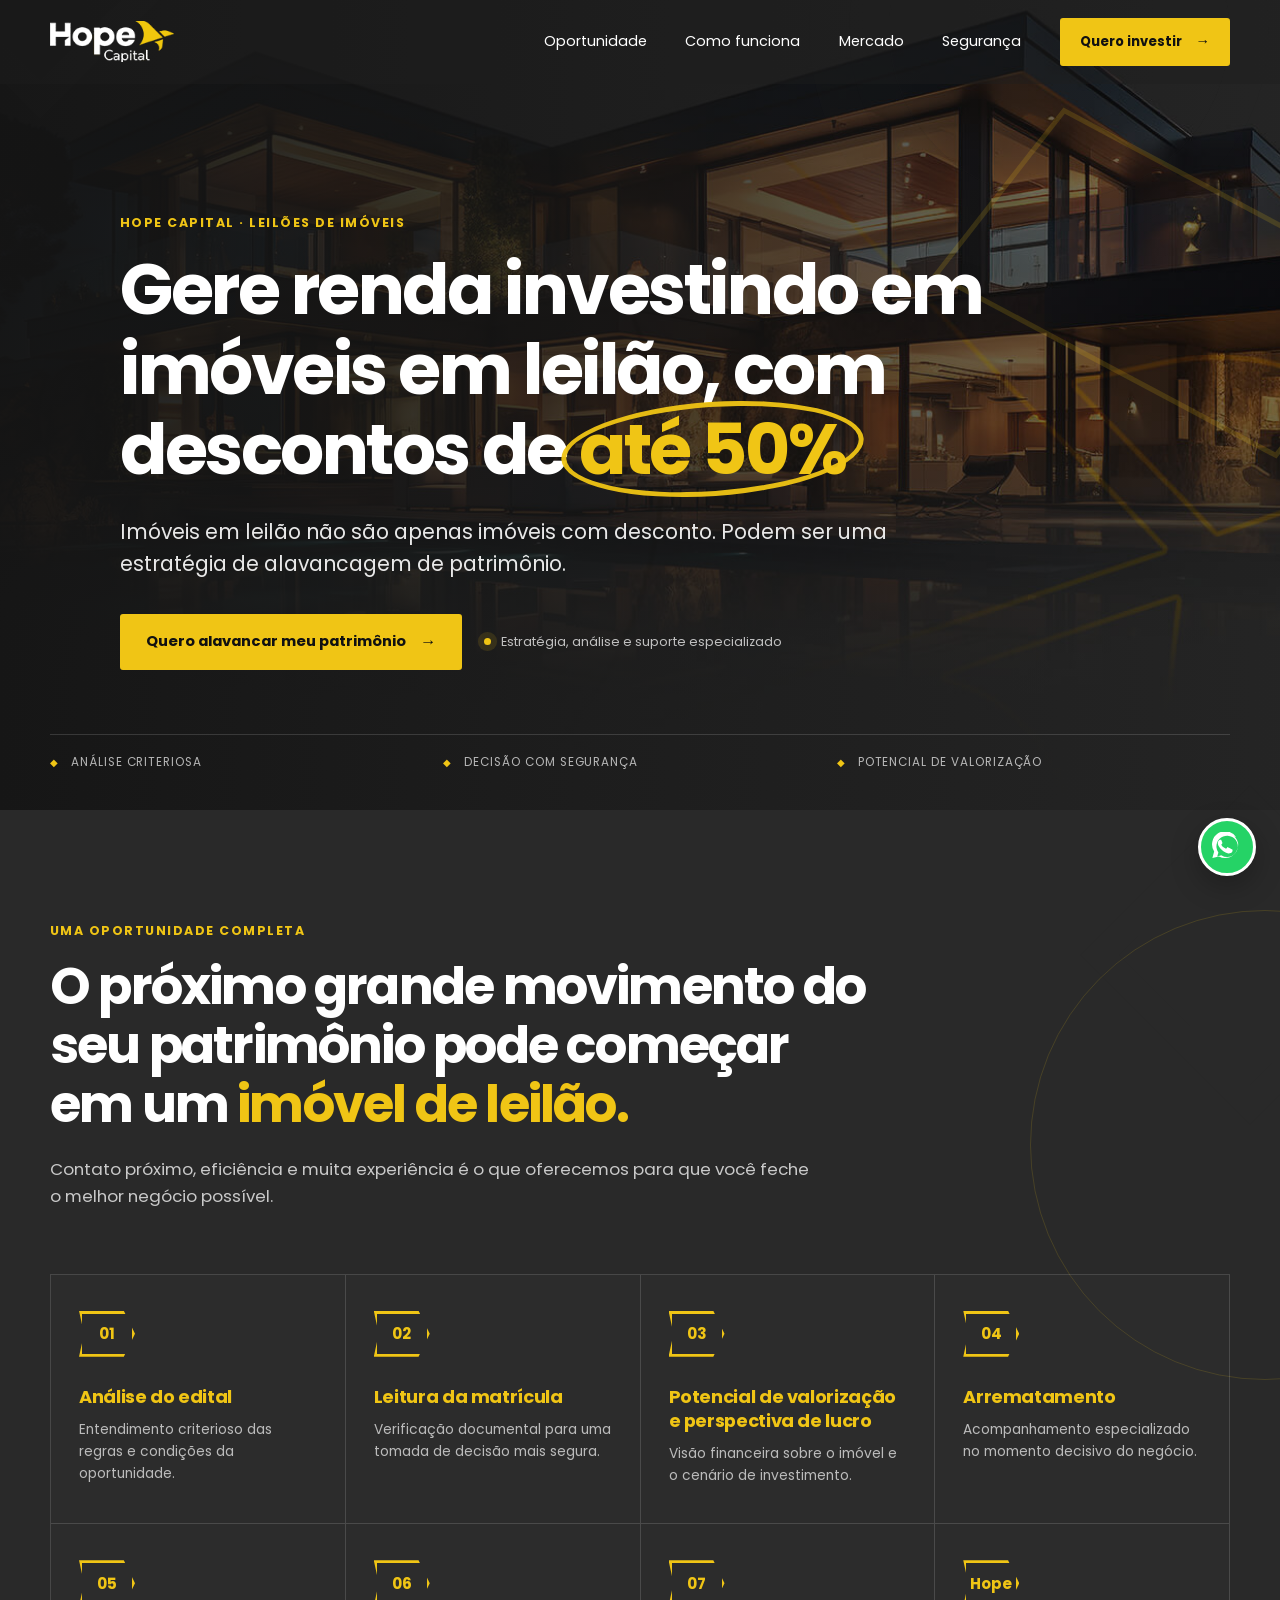
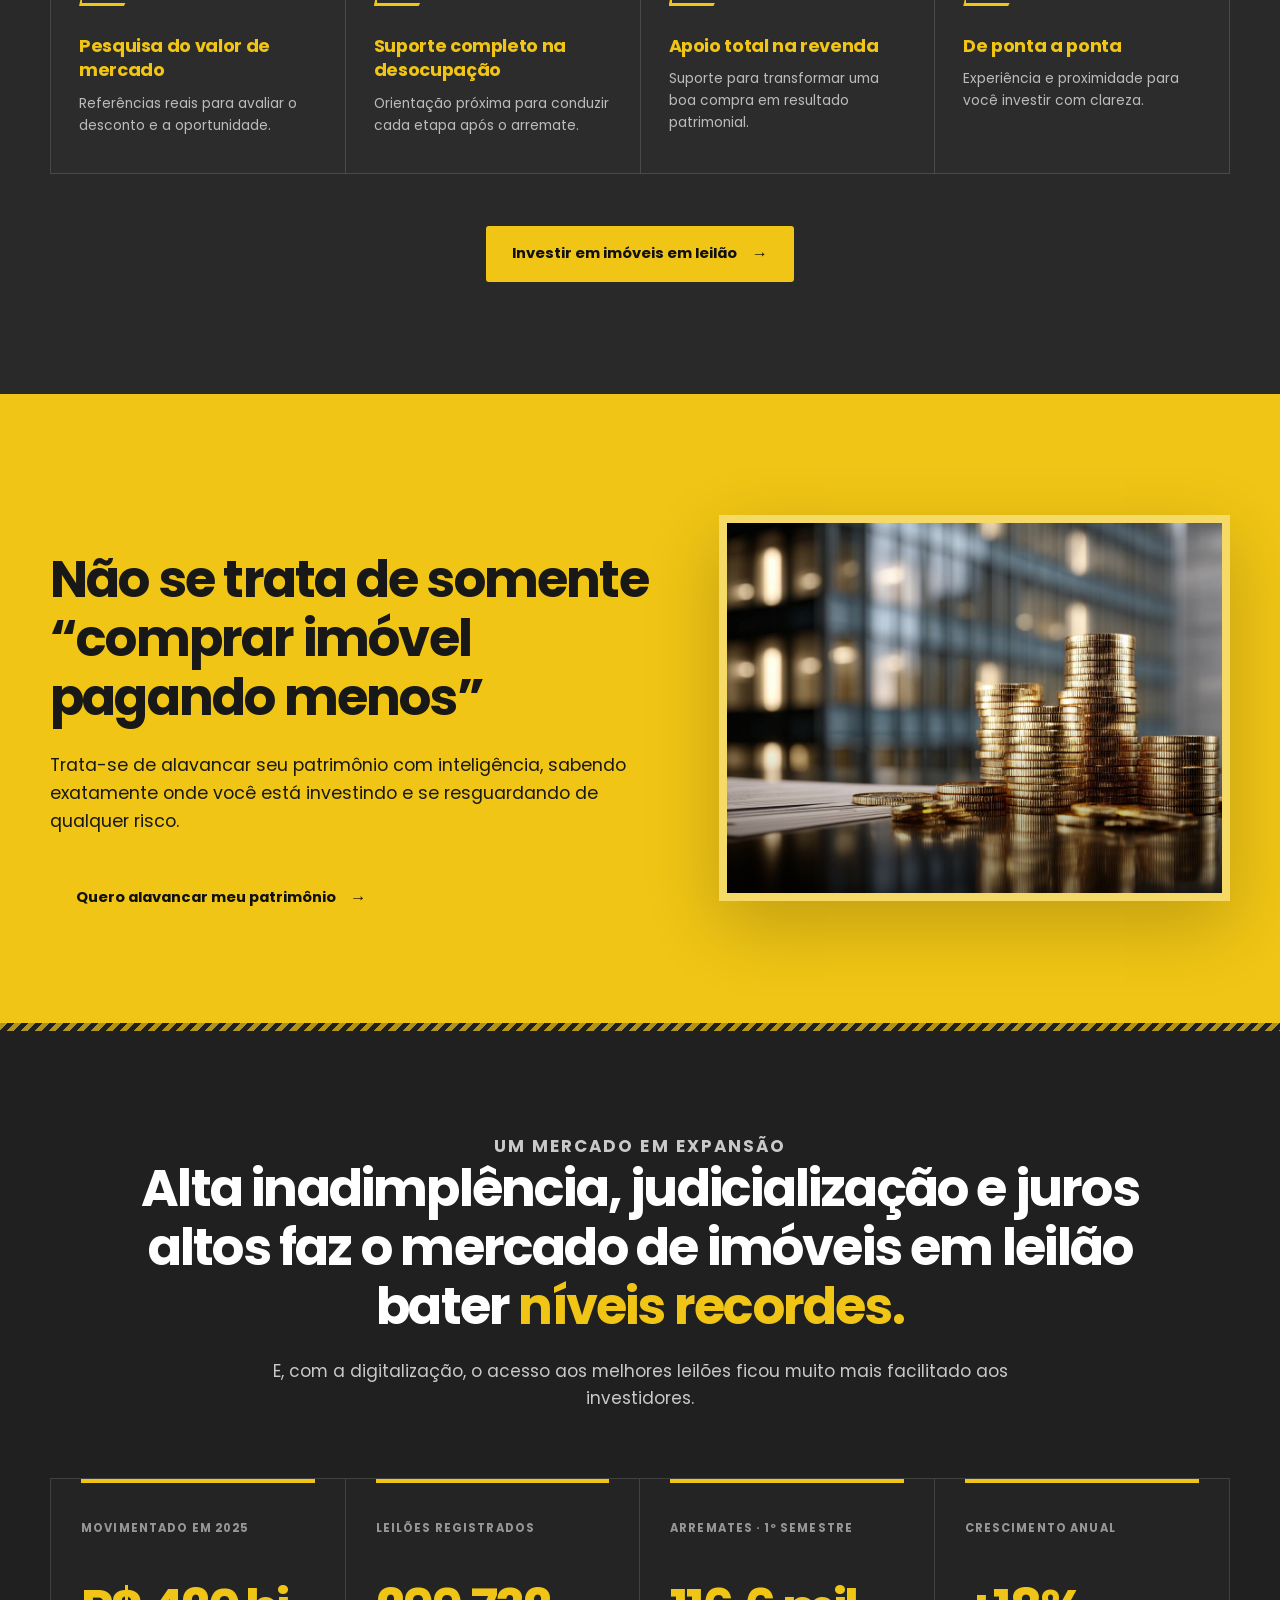
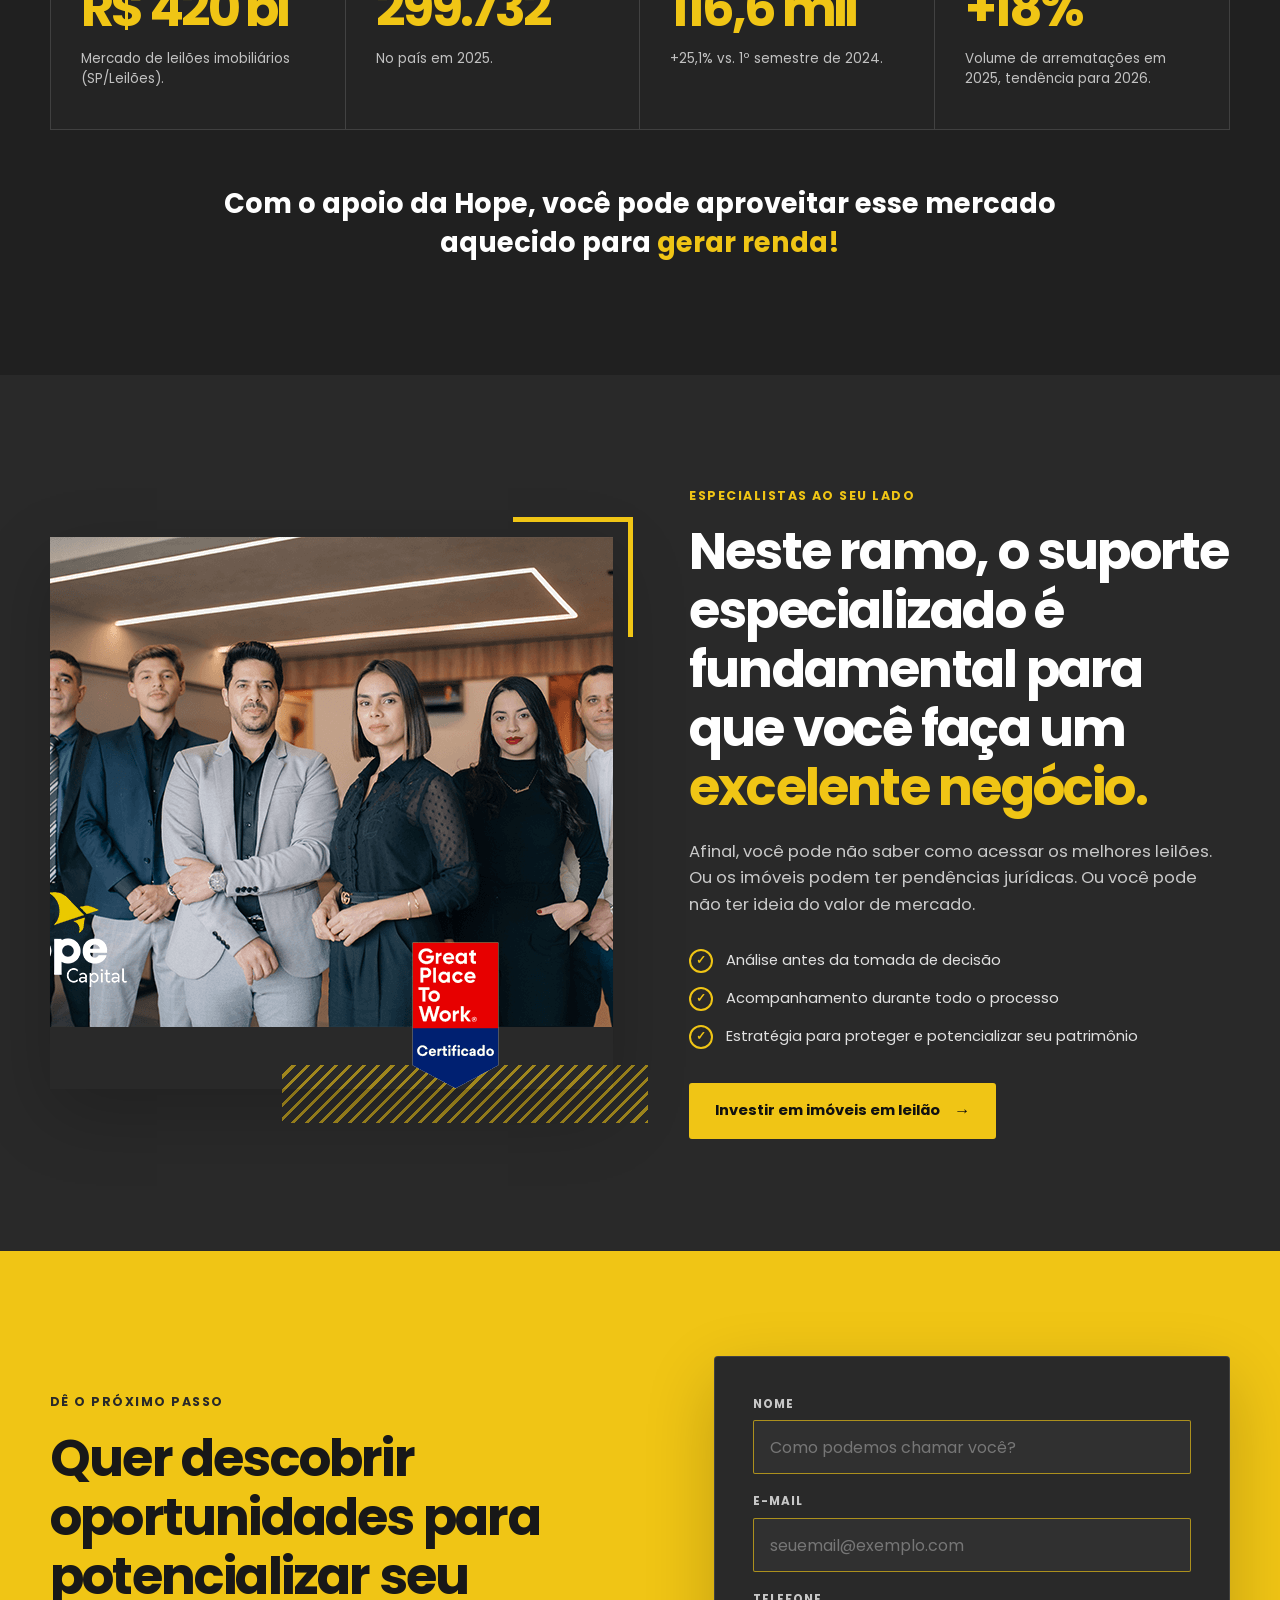
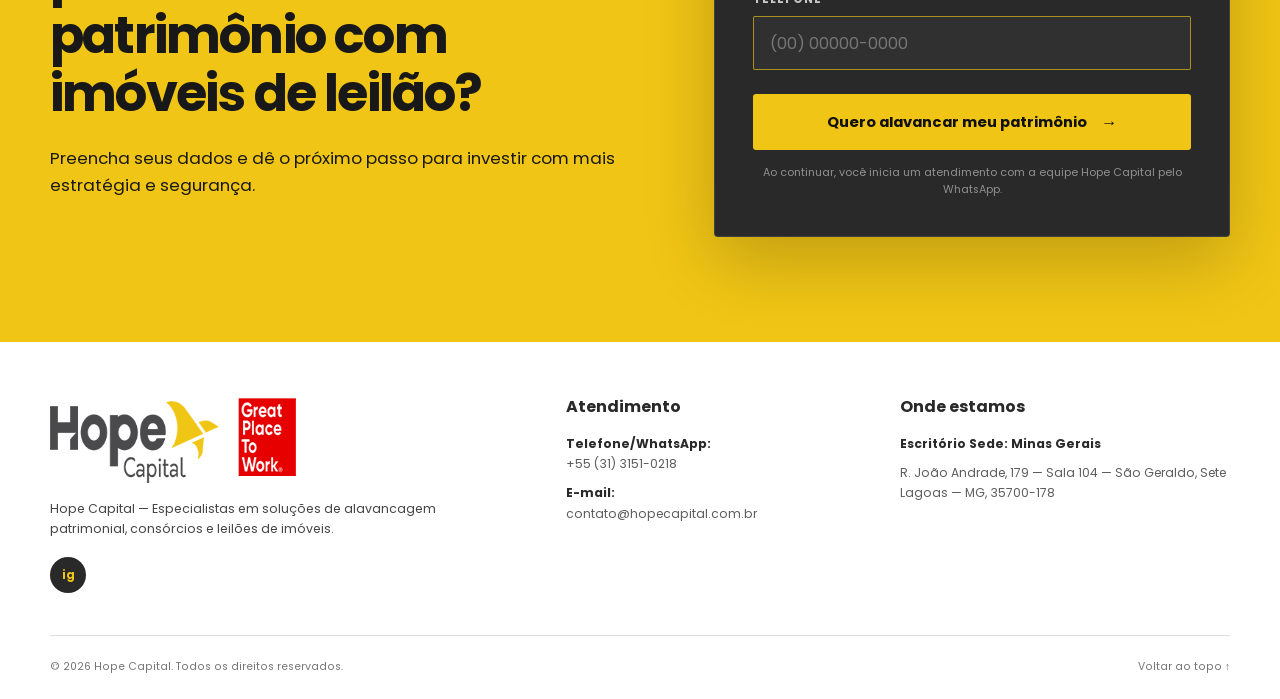
==== commit 9497fa72: "tira os traço" ====
--- a/index.html
+++ b/index.html
@@ -108,7 +108,6 @@
     .eyebrow {
       display: flex;
       align-items: center;
-      gap: 12px;
       margin: 0 0 18px;
       color: var(--yellow);
       font-size: 0.78rem;
@@ -116,13 +115,6 @@
       letter-spacing: 0.12em;
       line-height: 1.4;
       text-transform: uppercase;
-    }
-
-    .eyebrow::before {
-      width: 34px;
-      height: 3px;
-      background: currentColor;
-      content: "";
     }
 
     h1,
@@ -625,10 +617,6 @@
 
     .market-heading .eyebrow {
       justify-content: center;
-    }
-
-    .market-heading .eyebrow::before {
-      display: none;
     }
 
     .market-heading p {
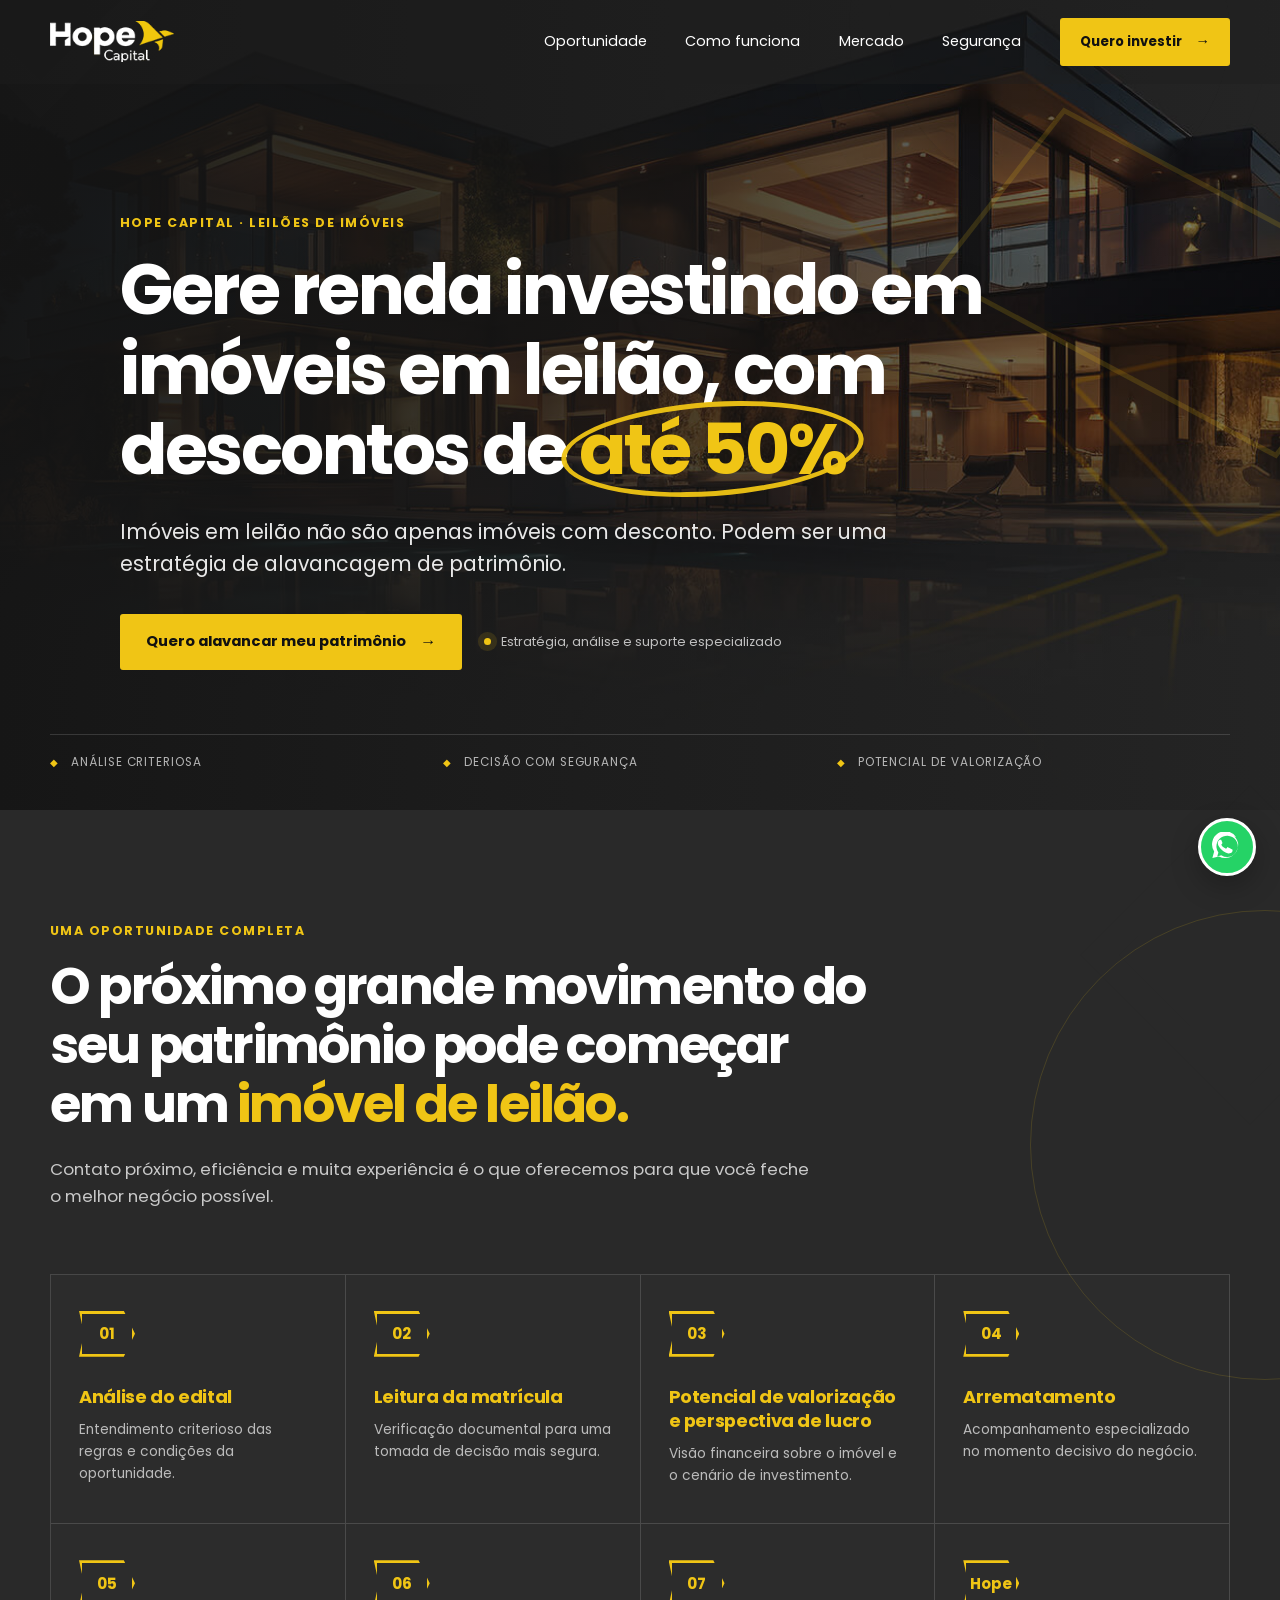
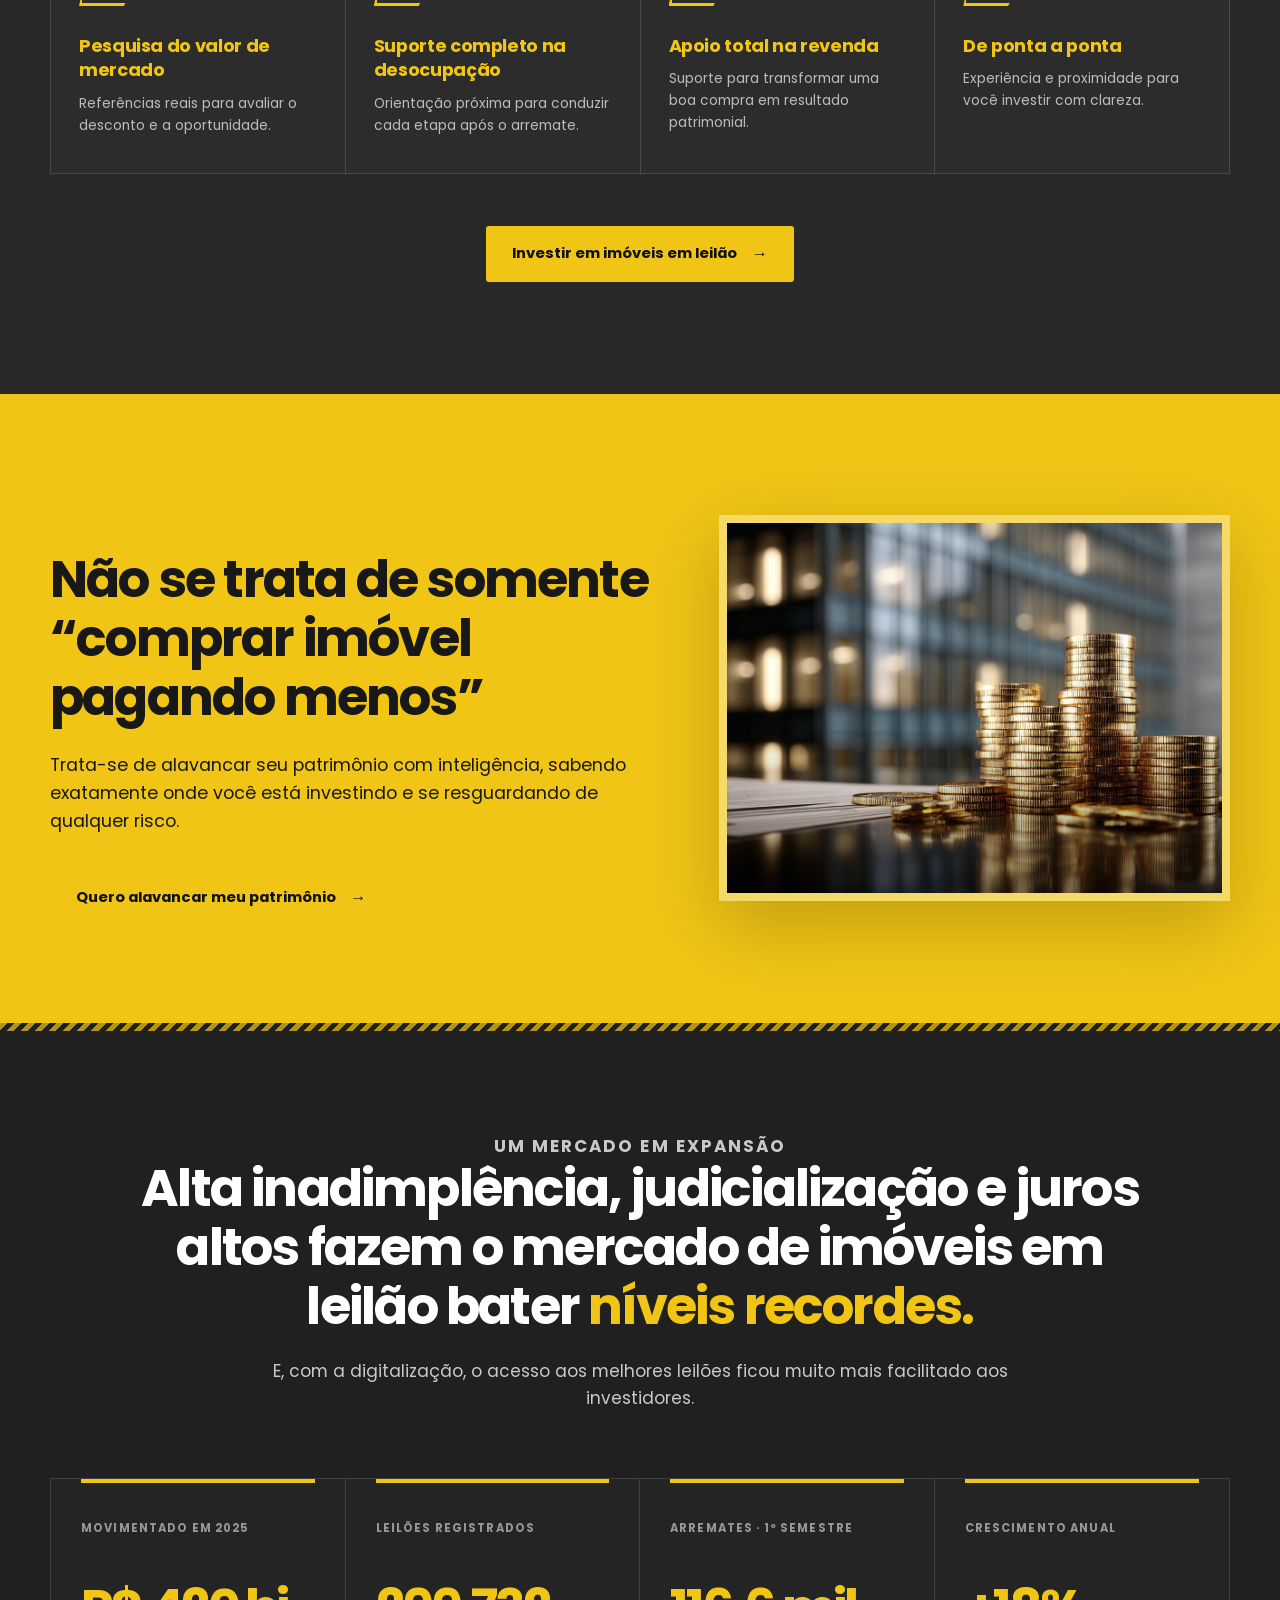
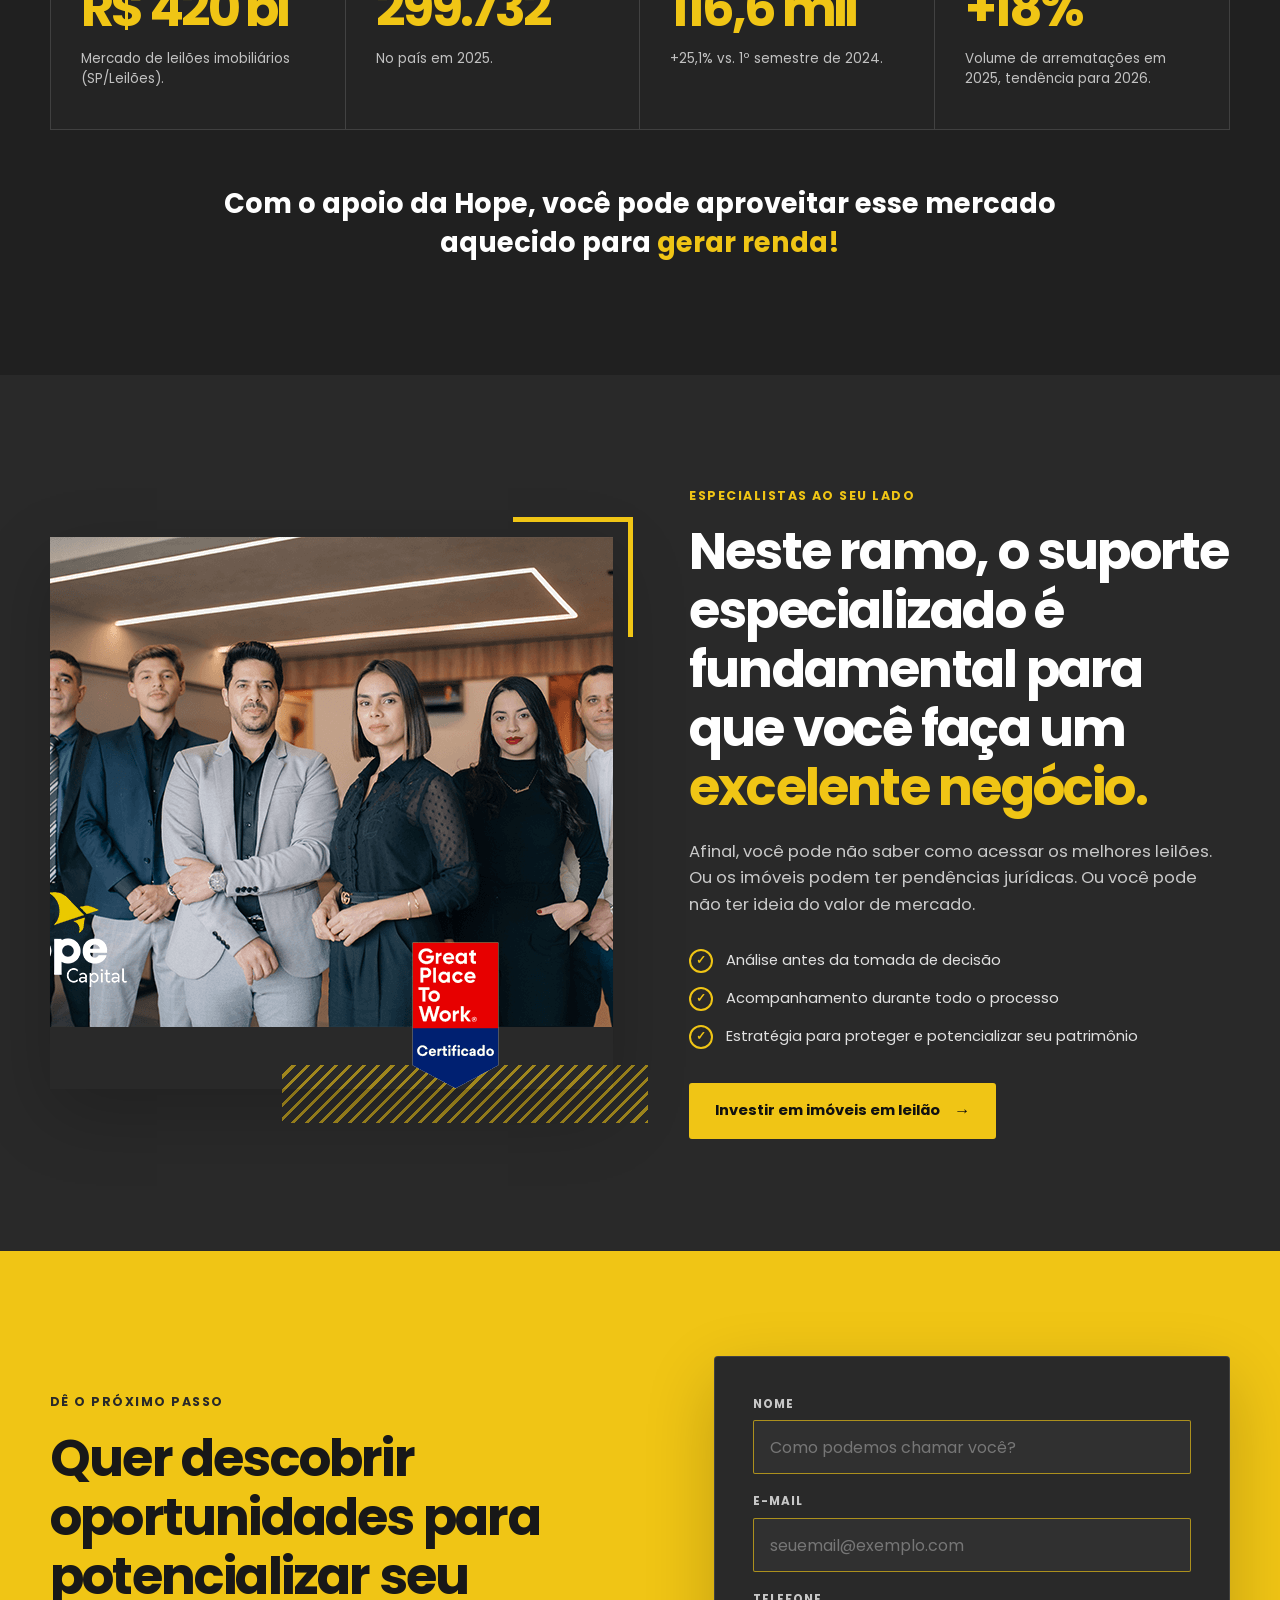
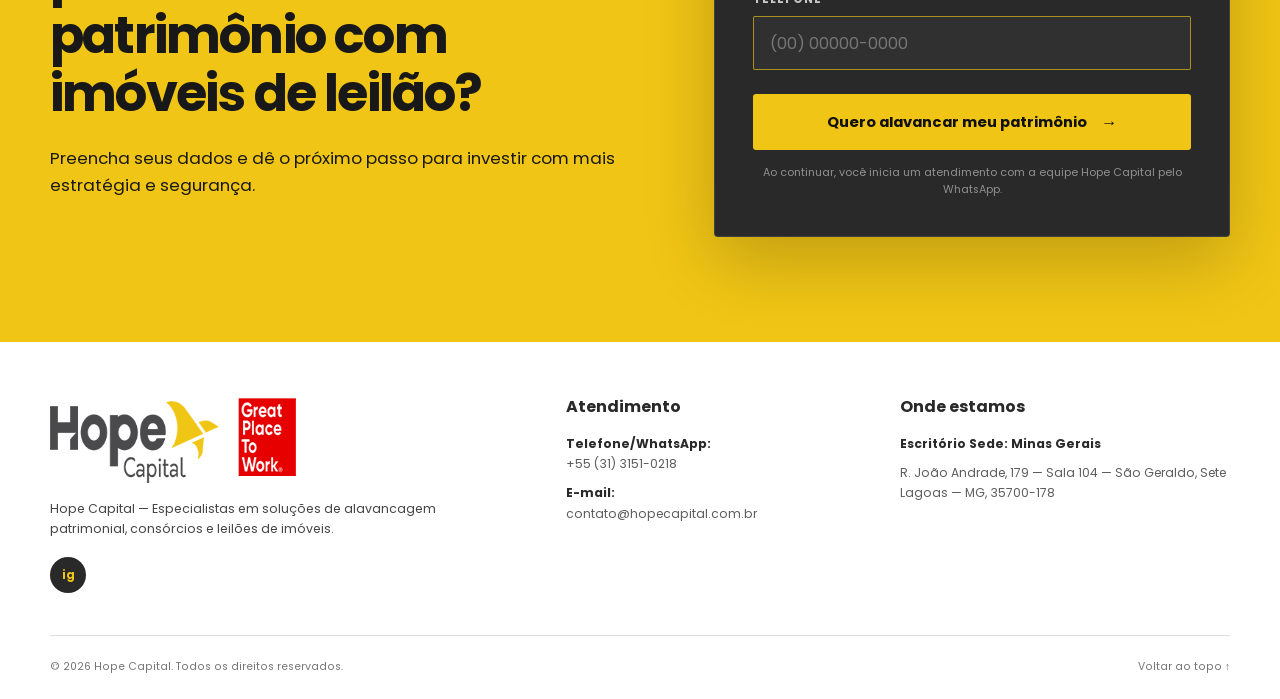
==== commit 08f35348: "'fazem'" ====
--- a/index.html
+++ b/index.html
@@ -1,10 +1,12 @@
 <!DOCTYPE html>
 <html lang="pt-BR">
+
 <head>
   <meta charset="UTF-8">
   <meta name="viewport" content="width=device-width, initial-scale=1.0">
   <meta name="theme-color" content="#292929">
-  <meta name="description" content="Gere renda investindo em imóveis em leilão com a análise e o suporte especializado da Hope Capital.">
+  <meta name="description"
+    content="Gere renda investindo em imóveis em leilão com a análise e o suporte especializado da Hope Capital.">
   <title>Imóveis em Leilão | Hope Capital</title>
   <link rel="icon" type="image/png" href="assets/966495a34dbd77c5_cropped-hope-capital-favicon-3.png">
   <style>
@@ -454,7 +456,7 @@
       max-width: 820px;
     }
 
-    .section-heading > p:last-child {
+    .section-heading>p:last-child {
       max-width: 760px;
       margin-bottom: 0;
       color: var(--muted);
@@ -827,7 +829,7 @@
       max-width: 650px;
     }
 
-    .lead-copy > p:last-child {
+    .lead-copy>p:last-child {
       max-width: 620px;
       margin-bottom: 0;
       font-size: 1.05rem;
@@ -1264,7 +1266,7 @@
 
       .thesis p,
       .support-copy p:not(.eyebrow),
-      .lead-copy > p:last-child {
+      .lead-copy>p:last-child {
         font-size: 0.96rem;
       }
 
@@ -1322,6 +1324,7 @@
     }
   </style>
 </head>
+
 <body>
   <header class="site-header" id="topo">
     <div class="container header-inner">
@@ -1349,8 +1352,10 @@
     <section class="hero section" id="inicio">
       <div class="container hero-content">
         <p class="eyebrow reveal">Hope Capital · Leilões de imóveis</p>
-        <h1 class="reveal">Gere renda investindo em imóveis em leilão, com descontos de <span class="circled">até 50%</span></h1>
-        <p class="hero-lead reveal">Imóveis em leilão não são apenas imóveis com desconto. Podem ser uma estratégia de alavancagem de patrimônio.</p>
+        <h1 class="reveal">Gere renda investindo em imóveis em leilão, com descontos de <span class="circled">até
+            50%</span></h1>
+        <p class="hero-lead reveal">Imóveis em leilão não são apenas imóveis com desconto. Podem ser uma estratégia de
+          alavancagem de patrimônio.</p>
         <div class="hero-actions reveal">
           <a class="button" href="#contato">Quero alavancar meu patrimônio <span class="button__arrow">→</span></a>
           <span class="hero-note">Estratégia, análise e suporte especializado</span>
@@ -1370,8 +1375,10 @@
       <div class="container">
         <div class="section-heading reveal">
           <p class="eyebrow">Uma oportunidade completa</p>
-          <h2>O próximo grande movimento do seu patrimônio pode começar em um <span class="text-yellow">imóvel de leilão.</span></h2>
-          <p>Contato próximo, eficiência e muita experiência é o que oferecemos para que você feche o melhor negócio possível.</p>
+          <h2>O próximo grande movimento do seu patrimônio pode começar em um <span class="text-yellow">imóvel de
+              leilão.</span></h2>
+          <p>Contato próximo, eficiência e muita experiência é o que oferecemos para que você feche o melhor negócio
+            possível.</p>
         </div>
 
         <div class="steps" id="processo">
@@ -1428,11 +1435,14 @@
         <div class="reveal">
           <p class="eyebrow">Muito além do desconto</p>
           <h2 id="thesis-title">Não se trata de somente “comprar imóvel pagando menos”</h2>
-          <p>Trata-se de alavancar seu patrimônio com inteligência, sabendo exatamente onde você está investindo e se resguardando de qualquer risco.</p>
-          <a class="button button--dark" href="#contato">Quero alavancar meu patrimônio <span class="button__arrow">→</span></a>
+          <p>Trata-se de alavancar seu patrimônio com inteligência, sabendo exatamente onde você está investindo e se
+            resguardando de qualquer risco.</p>
+          <a class="button button--dark" href="#contato">Quero alavancar meu patrimônio <span
+              class="button__arrow">→</span></a>
         </div>
         <div class="thesis-visual reveal">
-          <img src="assets/f502263ece3a0ae3_Investir-em-Consorcio-Vale-a-P.jpg" alt="Investimento e crescimento patrimonial" width="1456" height="816" loading="lazy">
+          <img src="assets/f502263ece3a0ae3_Investir-em-Consorcio-Vale-a-P.jpg"
+            alt="Investimento e crescimento patrimonial" width="1456" height="816" loading="lazy">
         </div>
       </div>
     </section>
@@ -1441,7 +1451,8 @@
       <div class="container">
         <div class="market-heading reveal">
           <p class="eyebrow">Um mercado em expansão</p>
-          <h2>Alta inadimplência, judicialização e juros altos faz o mercado de imóveis em leilão bater <span class="text-yellow">níveis recordes.</span></h2>
+          <h2>Alta inadimplência, judicialização e juros altos fazem o mercado de imóveis em leilão bater <span
+              class="text-yellow">níveis recordes.</span></h2>
           <p>E, com a digitalização, o acesso aos melhores leilões ficou muito mais facilitado aos investidores.</p>
         </div>
 
@@ -1468,20 +1479,24 @@
           </article>
         </div>
 
-        <p class="market-note reveal">Com o apoio da Hope, você pode aproveitar esse mercado aquecido para <span class="text-yellow">gerar renda!</span></p>
+        <p class="market-note reveal">Com o apoio da Hope, você pode aproveitar esse mercado aquecido para <span
+            class="text-yellow">gerar renda!</span></p>
       </div>
     </section>
 
     <section class="support section" id="seguranca">
       <div class="container support-grid">
         <div class="support-photo reveal">
-          <img src="assets/0c4553a4a2f06da1_time-especialistas-hope-capita.png" alt="Time de especialistas da Hope Capital" width="736" height="552" loading="lazy">
+          <img src="assets/0c4553a4a2f06da1_time-especialistas-hope-capita.png"
+            alt="Time de especialistas da Hope Capital" width="736" height="552" loading="lazy">
         </div>
 
         <div class="support-copy reveal">
           <p class="eyebrow">Especialistas ao seu lado</p>
-          <h2>Neste ramo, o suporte especializado é fundamental para que você faça um <span class="text-yellow">excelente negócio.</span></h2>
-          <p>Afinal, você pode não saber como acessar os melhores leilões. Ou os imóveis podem ter pendências jurídicas. Ou você pode não ter ideia do valor de mercado.</p>
+          <h2>Neste ramo, o suporte especializado é fundamental para que você faça um <span
+              class="text-yellow">excelente negócio.</span></h2>
+          <p>Afinal, você pode não saber como acessar os melhores leilões. Ou os imóveis podem ter pendências jurídicas.
+            Ou você pode não ter ideia do valor de mercado.</p>
           <ul class="support-points" aria-label="Diferenciais do suporte">
             <li>Análise antes da tomada de decisão</li>
             <li>Acompanhamento durante todo o processo</li>
@@ -1503,17 +1518,21 @@
         <form class="lead-form reveal" id="lead-form">
           <div class="form-field">
             <label for="name">Nome</label>
-            <input id="name" name="name" type="text" autocomplete="name" placeholder="Como podemos chamar você?" required>
+            <input id="name" name="name" type="text" autocomplete="name" placeholder="Como podemos chamar você?"
+              required>
           </div>
           <div class="form-field">
             <label for="email">E-mail</label>
-            <input id="email" name="email" type="email" autocomplete="email" placeholder="seuemail@exemplo.com" required>
+            <input id="email" name="email" type="email" autocomplete="email" placeholder="seuemail@exemplo.com"
+              required>
           </div>
           <div class="form-field">
             <label for="phone">Telefone</label>
-            <input id="phone" name="phone" type="tel" inputmode="tel" autocomplete="tel" placeholder="(00) 00000-0000" minlength="14" required>
+            <input id="phone" name="phone" type="tel" inputmode="tel" autocomplete="tel" placeholder="(00) 00000-0000"
+              minlength="14" required>
           </div>
-          <button class="button form-submit" type="submit">Quero alavancar meu patrimônio <span class="button__arrow">→</span></button>
+          <button class="button form-submit" type="submit">Quero alavancar meu patrimônio <span
+              class="button__arrow">→</span></button>
           <p class="form-note">Ao continuar, você inicia um atendimento com a equipe Hope Capital pelo WhatsApp.</p>
           <p class="form-status" id="form-status" role="status">Abrindo o atendimento Hope Capital no WhatsApp…</p>
         </form>
@@ -1525,9 +1544,11 @@
     <div class="container">
       <div class="footer-grid">
         <div class="footer-about">
-          <img class="footer-logo" src="assets/4ef5eda7dcb69638_hope_Capital_logo_rodape.png" alt="Hope Capital — Great Place to Work" width="334" height="85" loading="lazy">
+          <img class="footer-logo" src="assets/4ef5eda7dcb69638_hope_Capital_logo_rodape.png"
+            alt="Hope Capital — Great Place to Work" width="334" height="85" loading="lazy">
           <p>Hope Capital — Especialistas em soluções de alavancagem patrimonial, consórcios e leilões de imóveis.</p>
-          <a class="footer-social" href="https://www.instagram.com/hopecapital.br/" target="_blank" rel="noopener noreferrer" aria-label="Hope Capital no Instagram">ig</a>
+          <a class="footer-social" href="https://www.instagram.com/hopecapital.br/" target="_blank"
+            rel="noopener noreferrer" aria-label="Hope Capital no Instagram">ig</a>
         </div>
 
         <div class="footer-column">
@@ -1550,8 +1571,13 @@
     </div>
   </footer>
 
-  <a class="whatsapp" href="https://wa.me/553131510218?text=Ol%C3%A1%2C%20Hope%20Capital!%20Quero%20saber%20mais%20sobre%20investimentos%20em%20im%C3%B3veis%20de%20leil%C3%A3o." target="_blank" rel="noopener noreferrer" aria-label="Falar com a Hope Capital pelo WhatsApp">
-    <svg viewBox="0 0 32 32" aria-hidden="true"><path d="M19.1 17.2c-.3-.2-1.9-.9-2.2-1s-.5-.2-.7.2-.8 1-1 1.2-.4.2-.7.1a8.9 8.9 0 0 1-2.6-1.6 9.7 9.7 0 0 1-1.8-2.3c-.2-.3 0-.5.1-.7l.5-.6.3-.6a.7.7 0 0 0 0-.6c-.1-.2-.7-1.8-1-2.4-.3-.7-.6-.6-.8-.6h-.7a1.4 1.4 0 0 0-1 .5A4.2 4.2 0 0 0 6.2 12c0 1.9 1.4 3.8 1.6 4s2.7 4.2 6.7 5.8c.9.4 1.7.6 2.2.8.9.3 1.8.3 2.4.1.8-.1 2.3-.9 2.6-1.9.3-.9.3-1.7.2-1.9-.1-.2-.4-.3-.8-.5m-5 8.3h0a11.3 11.3 0 0 1-5.8-1.6l-.4-.2-4.3 1.1 1.2-4.2-.3-.4a11.4 11.4 0 1 1 9.7 5.3m9.7-21.1A13.7 13.7 0 0 0 2.3 20.9L.4 27.8l7-1.8a13.7 13.7 0 0 0 6.6 1.7h0A13.7 13.7 0 0 0 23.8 4.4"/></svg>
+  <a class="whatsapp"
+    href="https://wa.me/553131510218?text=Ol%C3%A1%2C%20Hope%20Capital!%20Quero%20saber%20mais%20sobre%20investimentos%20em%20im%C3%B3veis%20de%20leil%C3%A3o."
+    target="_blank" rel="noopener noreferrer" aria-label="Falar com a Hope Capital pelo WhatsApp">
+    <svg viewBox="0 0 32 32" aria-hidden="true">
+      <path
+        d="M19.1 17.2c-.3-.2-1.9-.9-2.2-1s-.5-.2-.7.2-.8 1-1 1.2-.4.2-.7.1a8.9 8.9 0 0 1-2.6-1.6 9.7 9.7 0 0 1-1.8-2.3c-.2-.3 0-.5.1-.7l.5-.6.3-.6a.7.7 0 0 0 0-.6c-.1-.2-.7-1.8-1-2.4-.3-.7-.6-.6-.8-.6h-.7a1.4 1.4 0 0 0-1 .5A4.2 4.2 0 0 0 6.2 12c0 1.9 1.4 3.8 1.6 4s2.7 4.2 6.7 5.8c.9.4 1.7.6 2.2.8.9.3 1.8.3 2.4.1.8-.1 2.3-.9 2.6-1.9.3-.9.3-1.7.2-1.9-.1-.2-.4-.3-.8-.5m-5 8.3h0a11.3 11.3 0 0 1-5.8-1.6l-.4-.2-4.3 1.1 1.2-4.2-.3-.4a11.4 11.4 0 1 1 9.7 5.3m9.7-21.1A13.7 13.7 0 0 0 2.3 20.9L.4 27.8l7-1.8a13.7 13.7 0 0 0 6.6 1.7h0A13.7 13.7 0 0 0 23.8 4.4" />
+    </svg>
   </a>
 
   <script>
@@ -1624,4 +1650,5 @@
     })();
   </script>
 </body>
-</html>
+
+</html>
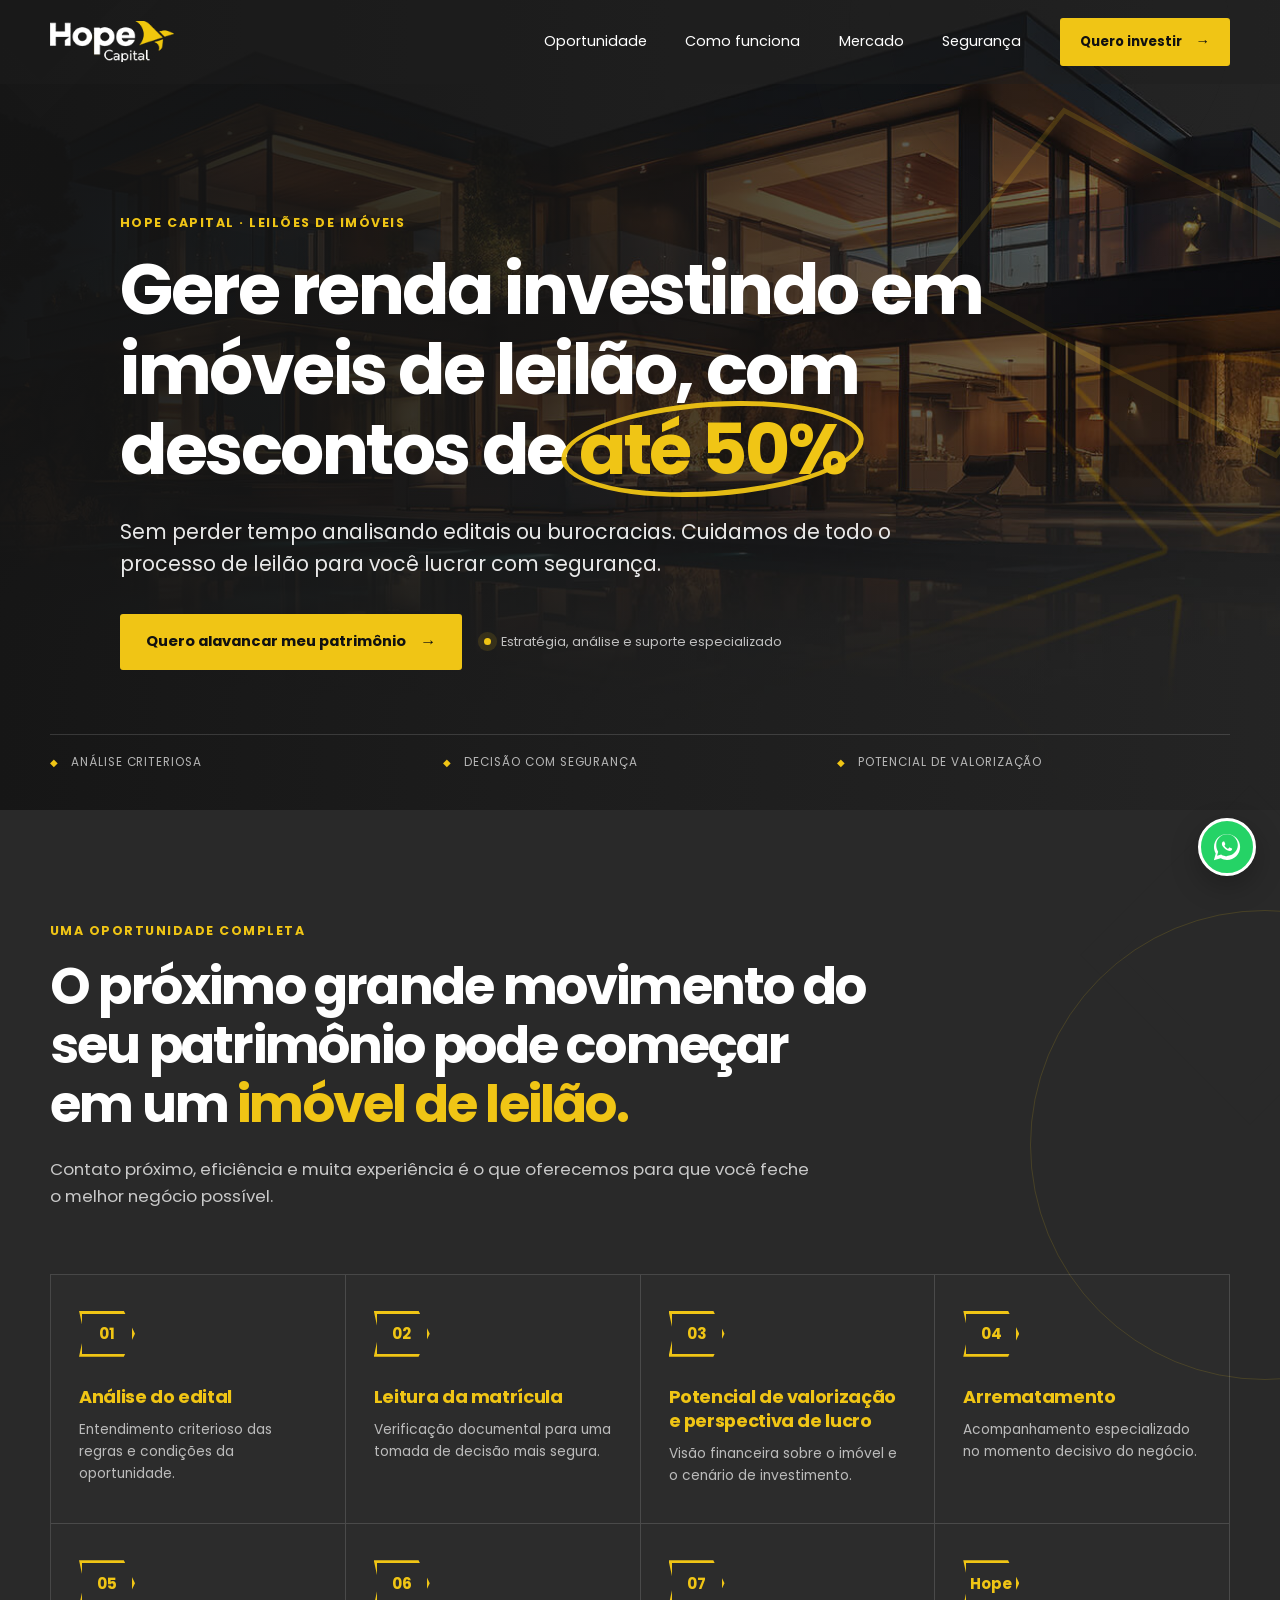
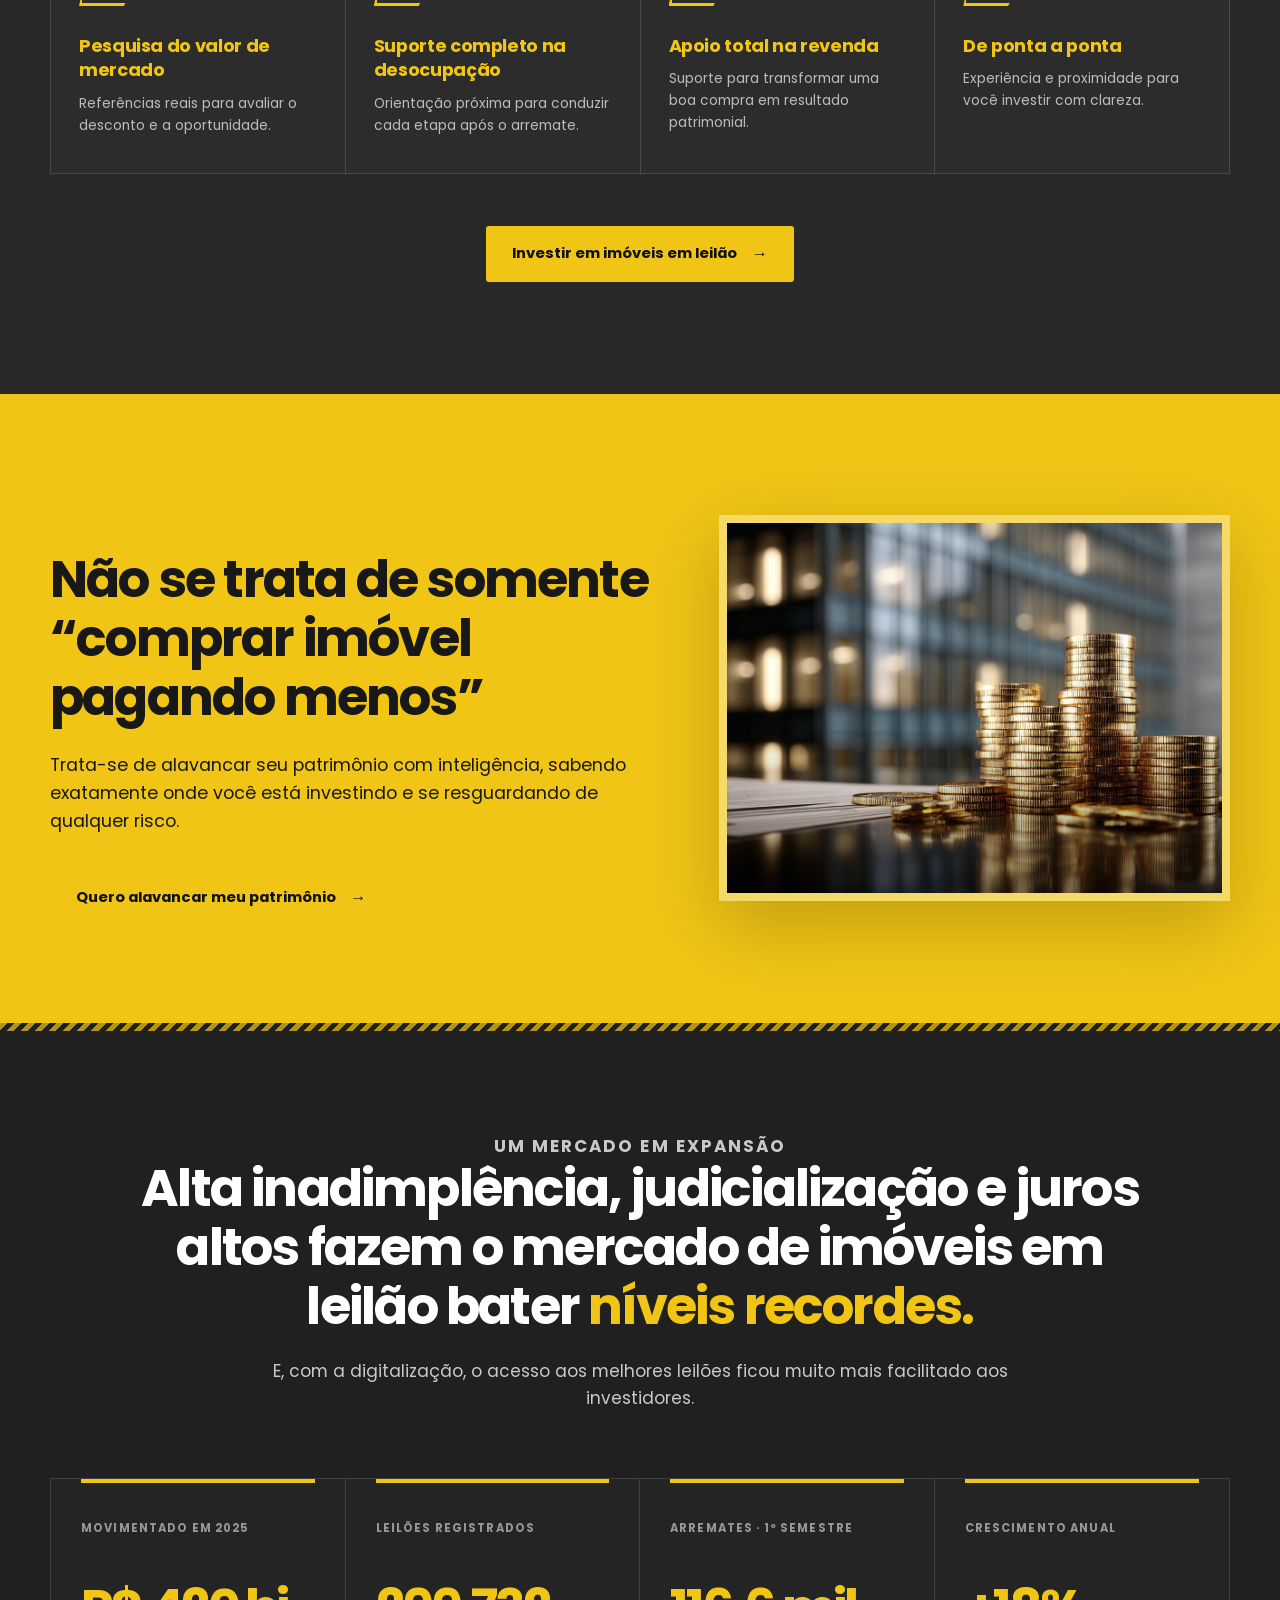
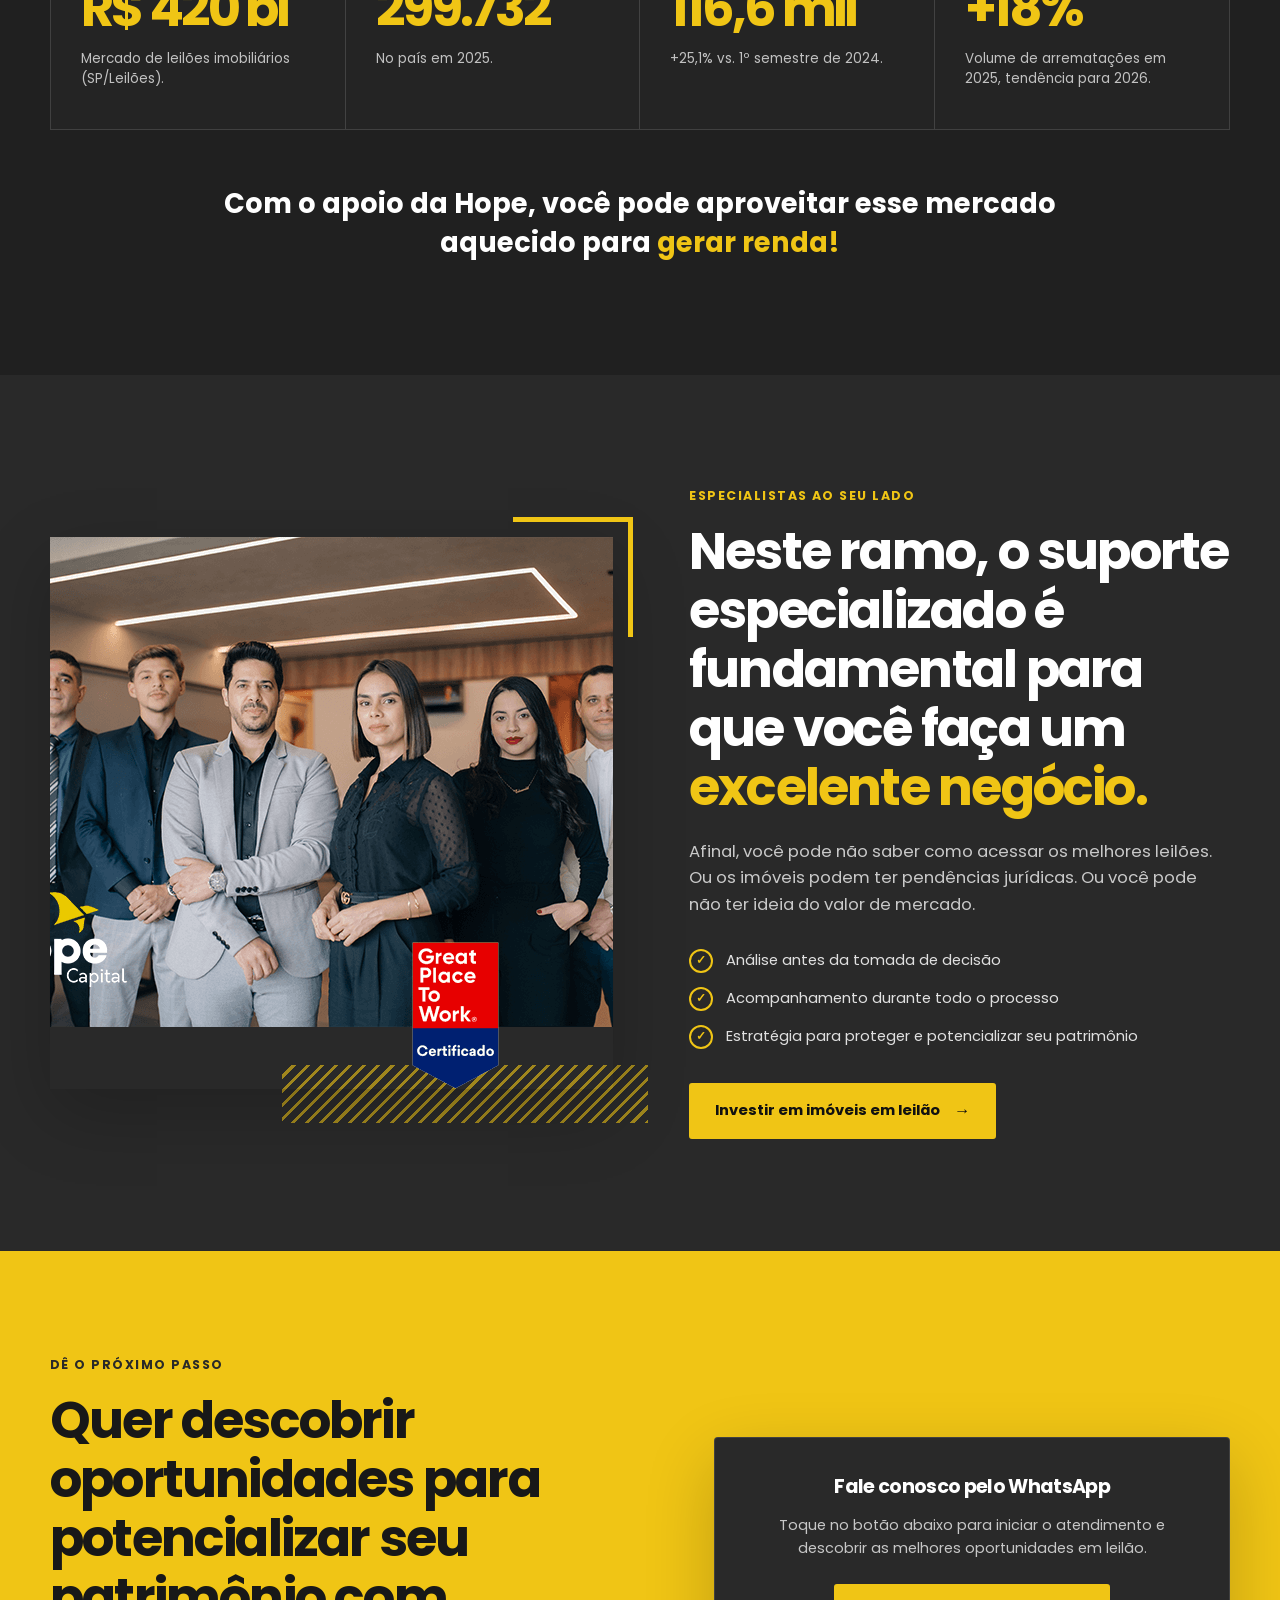
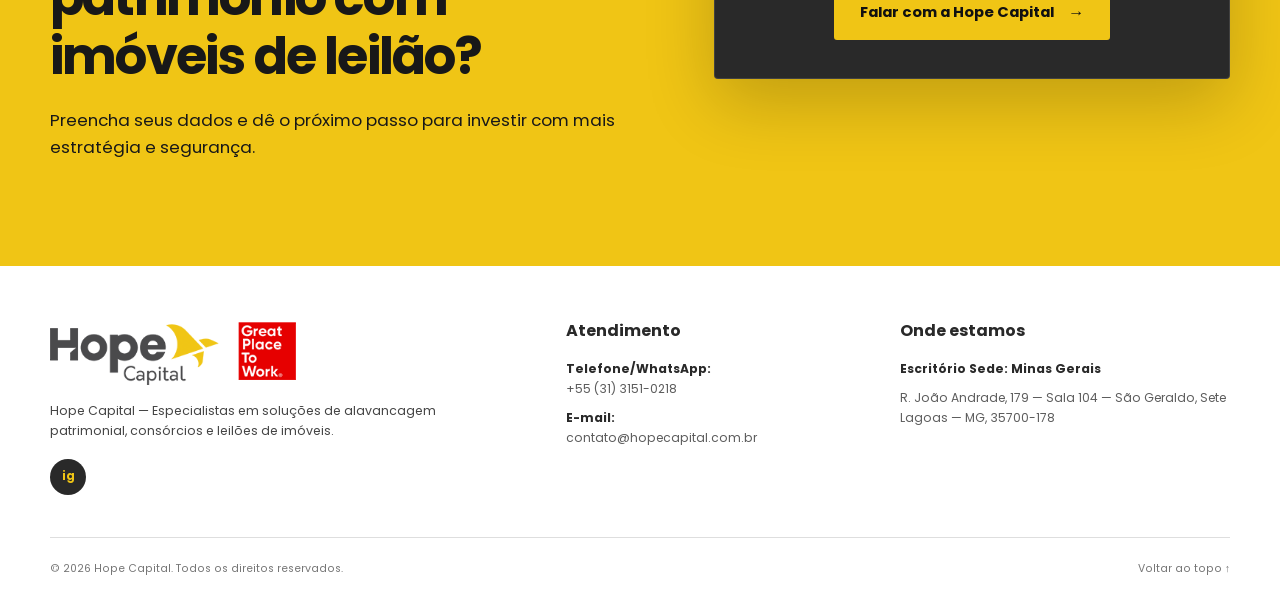
==== commit 5ba124fc: "ajustes copy e cta" ====
--- a/index.html
+++ b/index.html
@@ -920,6 +920,7 @@
 
     .footer-logo {
       width: 246px;
+      height: auto;
       margin-bottom: 16px;
     }
 
@@ -1352,10 +1353,9 @@
     <section class="hero section" id="inicio">
       <div class="container hero-content">
         <p class="eyebrow reveal">Hope Capital · Leilões de imóveis</p>
-        <h1 class="reveal">Gere renda investindo em imóveis em leilão, com descontos de <span class="circled">até
+        <h1 class="reveal">Gere renda investindo em imóveis de leilão, com descontos de <span class="circled">até
             50%</span></h1>
-        <p class="hero-lead reveal">Imóveis em leilão não são apenas imóveis com desconto. Podem ser uma estratégia de
-          alavancagem de patrimônio.</p>
+        <p class="hero-lead reveal">Sem perder tempo analisando editais ou burocracias. Cuidamos de todo o processo de leilão para você lucrar com segurança.</p>
         <div class="hero-actions reveal">
           <a class="button" href="#contato">Quero alavancar meu patrimônio <span class="button__arrow">→</span></a>
           <span class="hero-note">Estratégia, análise e suporte especializado</span>
@@ -1515,27 +1515,11 @@
           <p>Preencha seus dados e dê o próximo passo para investir com mais estratégia e segurança.</p>
         </div>
 
-        <form class="lead-form reveal" id="lead-form">
-          <div class="form-field">
-            <label for="name">Nome</label>
-            <input id="name" name="name" type="text" autocomplete="name" placeholder="Como podemos chamar você?"
-              required>
-          </div>
-          <div class="form-field">
-            <label for="email">E-mail</label>
-            <input id="email" name="email" type="email" autocomplete="email" placeholder="seuemail@exemplo.com"
-              required>
-          </div>
-          <div class="form-field">
-            <label for="phone">Telefone</label>
-            <input id="phone" name="phone" type="tel" inputmode="tel" autocomplete="tel" placeholder="(00) 00000-0000"
-              minlength="14" required>
-          </div>
-          <button class="button form-submit" type="submit">Quero alavancar meu patrimônio <span
-              class="button__arrow">→</span></button>
-          <p class="form-note">Ao continuar, você inicia um atendimento com a equipe Hope Capital pelo WhatsApp.</p>
-          <p class="form-status" id="form-status" role="status">Abrindo o atendimento Hope Capital no WhatsApp…</p>
-        </form>
+        <div class="lead-form reveal" style="text-align: center; display: flex; flex-direction: column; align-items: center; justify-content: center;">
+          <h3 style="margin-bottom: 16px; font-size: 1.2rem;">Fale conosco pelo WhatsApp</h3>
+          <p style="margin-bottom: 24px; color: rgba(255, 255, 255, 0.74); font-size: 0.9rem;">Toque no botão abaixo para iniciar o atendimento e descobrir as melhores oportunidades em leilão.</p>
+          <a class="button" href="https://wa.me/553131510218?text=Ol%C3%A1%2C%20Hope%20Capital!%20Quero%20saber%20mais%20sobre%20investimentos%20em%20im%C3%B3veis%20de%20leil%C3%A3o." target="_blank" rel="noopener noreferrer">Falar com a Hope Capital <span class="button__arrow">→</span></a>
+        </div>
       </div>
     </section>
   </main>
@@ -1574,9 +1558,8 @@
   <a class="whatsapp"
     href="https://wa.me/553131510218?text=Ol%C3%A1%2C%20Hope%20Capital!%20Quero%20saber%20mais%20sobre%20investimentos%20em%20im%C3%B3veis%20de%20leil%C3%A3o."
     target="_blank" rel="noopener noreferrer" aria-label="Falar com a Hope Capital pelo WhatsApp">
-    <svg viewBox="0 0 32 32" aria-hidden="true">
-      <path
-        d="M19.1 17.2c-.3-.2-1.9-.9-2.2-1s-.5-.2-.7.2-.8 1-1 1.2-.4.2-.7.1a8.9 8.9 0 0 1-2.6-1.6 9.7 9.7 0 0 1-1.8-2.3c-.2-.3 0-.5.1-.7l.5-.6.3-.6a.7.7 0 0 0 0-.6c-.1-.2-.7-1.8-1-2.4-.3-.7-.6-.6-.8-.6h-.7a1.4 1.4 0 0 0-1 .5A4.2 4.2 0 0 0 6.2 12c0 1.9 1.4 3.8 1.6 4s2.7 4.2 6.7 5.8c.9.4 1.7.6 2.2.8.9.3 1.8.3 2.4.1.8-.1 2.3-.9 2.6-1.9.3-.9.3-1.7.2-1.9-.1-.2-.4-.3-.8-.5m-5 8.3h0a11.3 11.3 0 0 1-5.8-1.6l-.4-.2-4.3 1.1 1.2-4.2-.3-.4a11.4 11.4 0 1 1 9.7 5.3m9.7-21.1A13.7 13.7 0 0 0 2.3 20.9L.4 27.8l7-1.8a13.7 13.7 0 0 0 6.6 1.7h0A13.7 13.7 0 0 0 23.8 4.4" />
+    <svg xmlns="http://www.w3.org/2000/svg" viewBox="0 0 448 512" aria-hidden="true" fill="currentColor">
+      <path d="M380.9 97.1C339 55.1 283.2 32 223.9 32c-122.4 0-222 99.6-222 222 0 39.1 10.2 77.3 29.6 111L0 480l117.7-30.9c32.4 17.7 68.9 27 106.1 27h.1c122.3 0 224.1-99.6 224.1-222 0-59.3-25.2-115-67.1-157.1zM224 414.7h-.1c-32.9 0-65.1-8.9-93.3-25.6l-6.7-4-69.4 18.2 18.5-67.6-4.4-7C50.1 297.8 40.5 261 40.5 223.7c0-101.4 82.5-183.9 184-183.9 49.1 0 95.3 19.1 130 53.8 34.7 34.7 53.8 80.9 53.8 130-.1 101.4-82.6 183.9-184.3 183.9zM302 278.4c-4.3-2.1-25.3-12.5-29.3-13.9-3.9-1.4-6.8-2.1-9.6 2.1-2.9 4.3-11.1 13.9-13.6 16.8-2.5 2.9-5 3.2-9.3 1.1-4.3-2.1-18.1-6.7-34.4-21.4-12.7-11.5-21.3-25.7-23.7-30-2.5-4.3-.3-6.6 1.8-8.8 1.9-1.9 4.3-5 6.4-7.5 2.1-2.5 2.9-4.3 4.3-7.1 1.4-2.9 .7-5.4-.4-7.5-1.1-2.1-9.6-23.2-13.2-31.8-3.5-8.4-7-7.3-9.6-7.4-2.5-.1-5.4-.1-8.2-.1s-7.5 1.1-11.4 5.4c-3.9 4.3-15 14.6-15 35.7s15.4 41.4 17.5 44.3c2.1 2.9 30.2 46.1 73.1 64.6 10.2 4.4 18.2 7 24.5 9 10.3 3.3 19.6 2.8 27 1.7 8.2-1.2 25.3-10.4 28.9-20.4 3.6-10 3.6-18.6 2.5-20.4-1.1-1.8-3.9-2.9-8.2-5z"/>
     </svg>
   </a>
 
@@ -1586,9 +1569,6 @@
       const header = document.querySelector('.site-header');
       const menuToggle = document.querySelector('.menu-toggle');
       const navLinks = document.querySelectorAll('.main-nav a');
-      const form = document.querySelector('#lead-form');
-      const phone = document.querySelector('#phone');
-      const formStatus = document.querySelector('#form-status');
 
       const closeMenu = () => {
         body.classList.remove('menu-open');
@@ -1622,31 +1602,6 @@
         element.style.transitionDelay = `${Math.min(index % 4, 3) * 70}ms`;
         observer.observe(element);
       });
-
-      phone.addEventListener('input', (event) => {
-        const value = event.target.value.replace(/\D/g, '').slice(0, 11);
-        let formatted = value;
-        if (value.length > 2) formatted = `(${value.slice(0, 2)}) ${value.slice(2)}`;
-        if (value.length > 7) formatted = `(${value.slice(0, 2)}) ${value.slice(2, 7)}-${value.slice(7)}`;
-        event.target.value = formatted;
-      });
-
-      form.addEventListener('submit', (event) => {
-        event.preventDefault();
-        if (!form.reportValidity()) return;
-
-        const data = new FormData(form);
-        const message = [
-          'Olá, Hope Capital! Quero saber mais sobre investimentos em imóveis de leilão.',
-          '',
-          `Nome: ${data.get('name')}`,
-          `E-mail: ${data.get('email')}`,
-          `Telefone: ${data.get('phone')}`
-        ].join('\n');
-
-        formStatus.classList.add('is-visible');
-        window.open(`https://wa.me/553131510218?text=${encodeURIComponent(message)}`, '_blank', 'noopener,noreferrer');
-      });
     })();
   </script>
 </body>
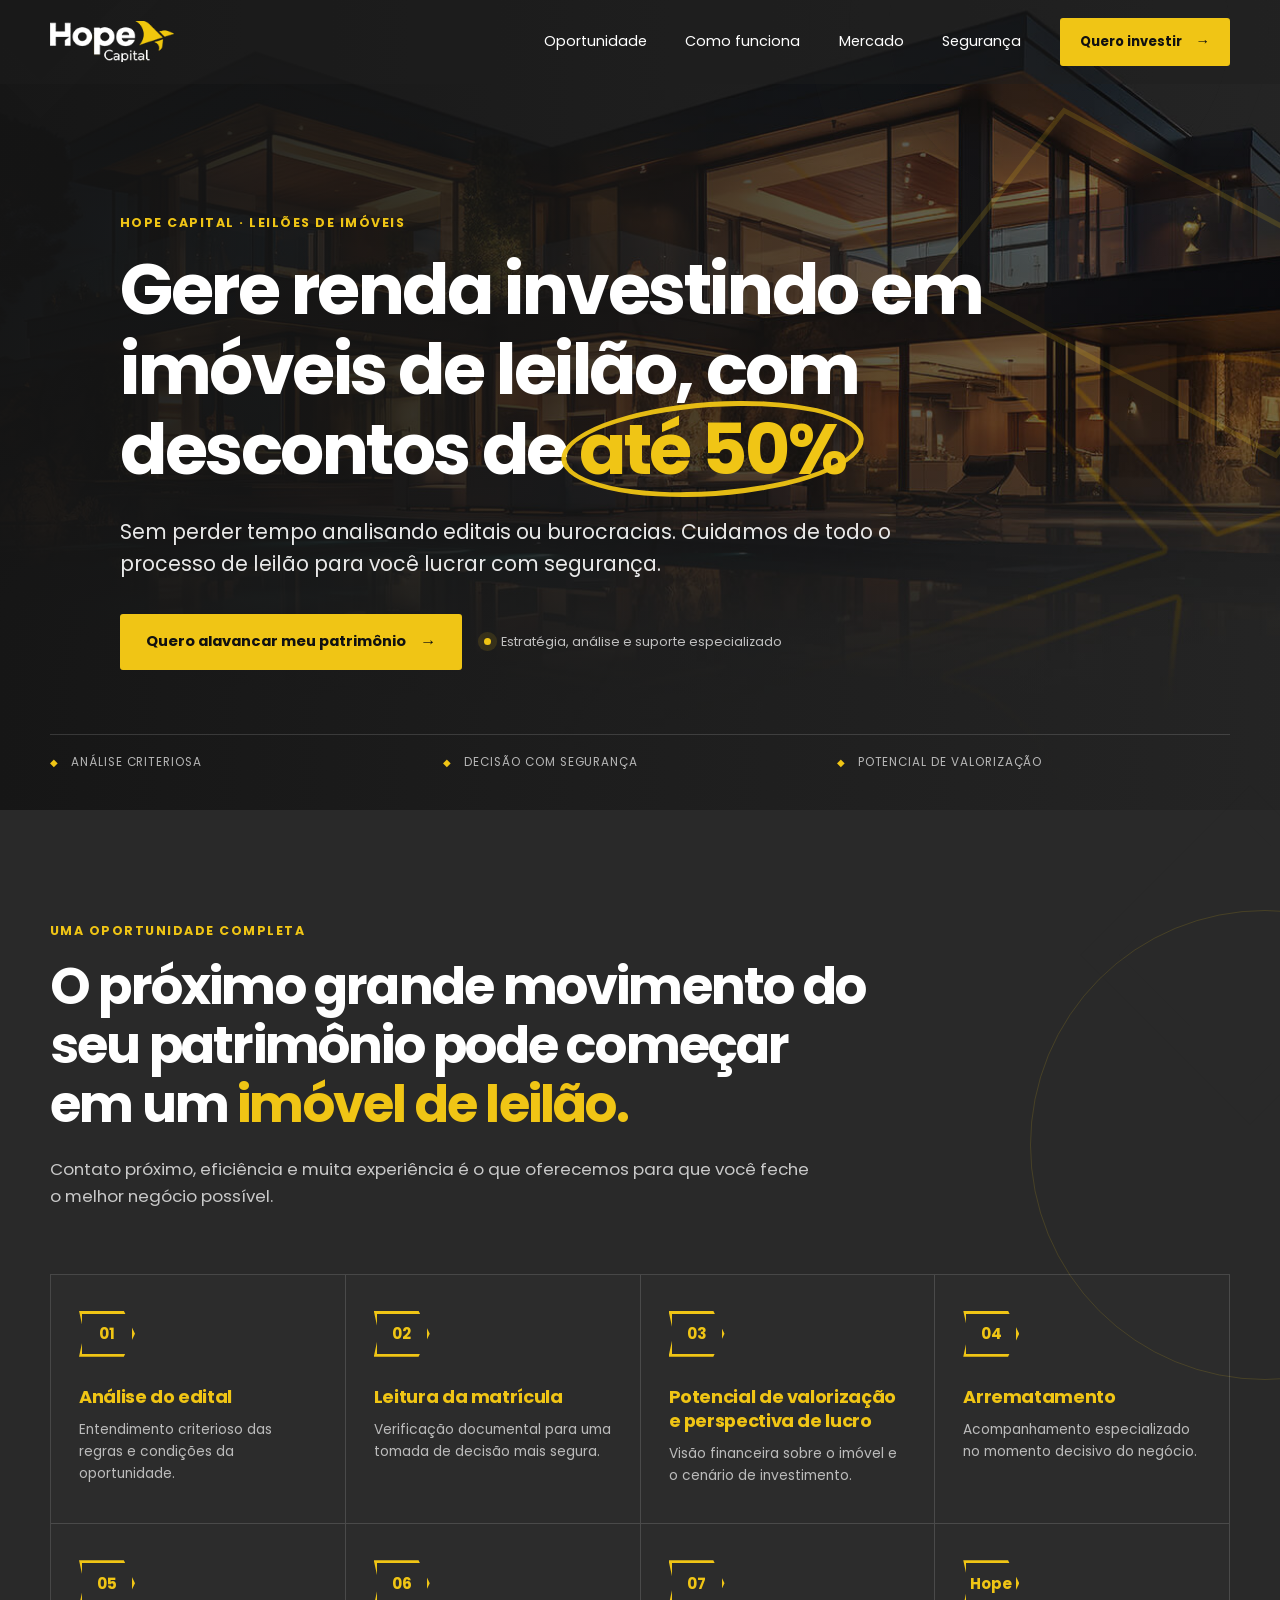
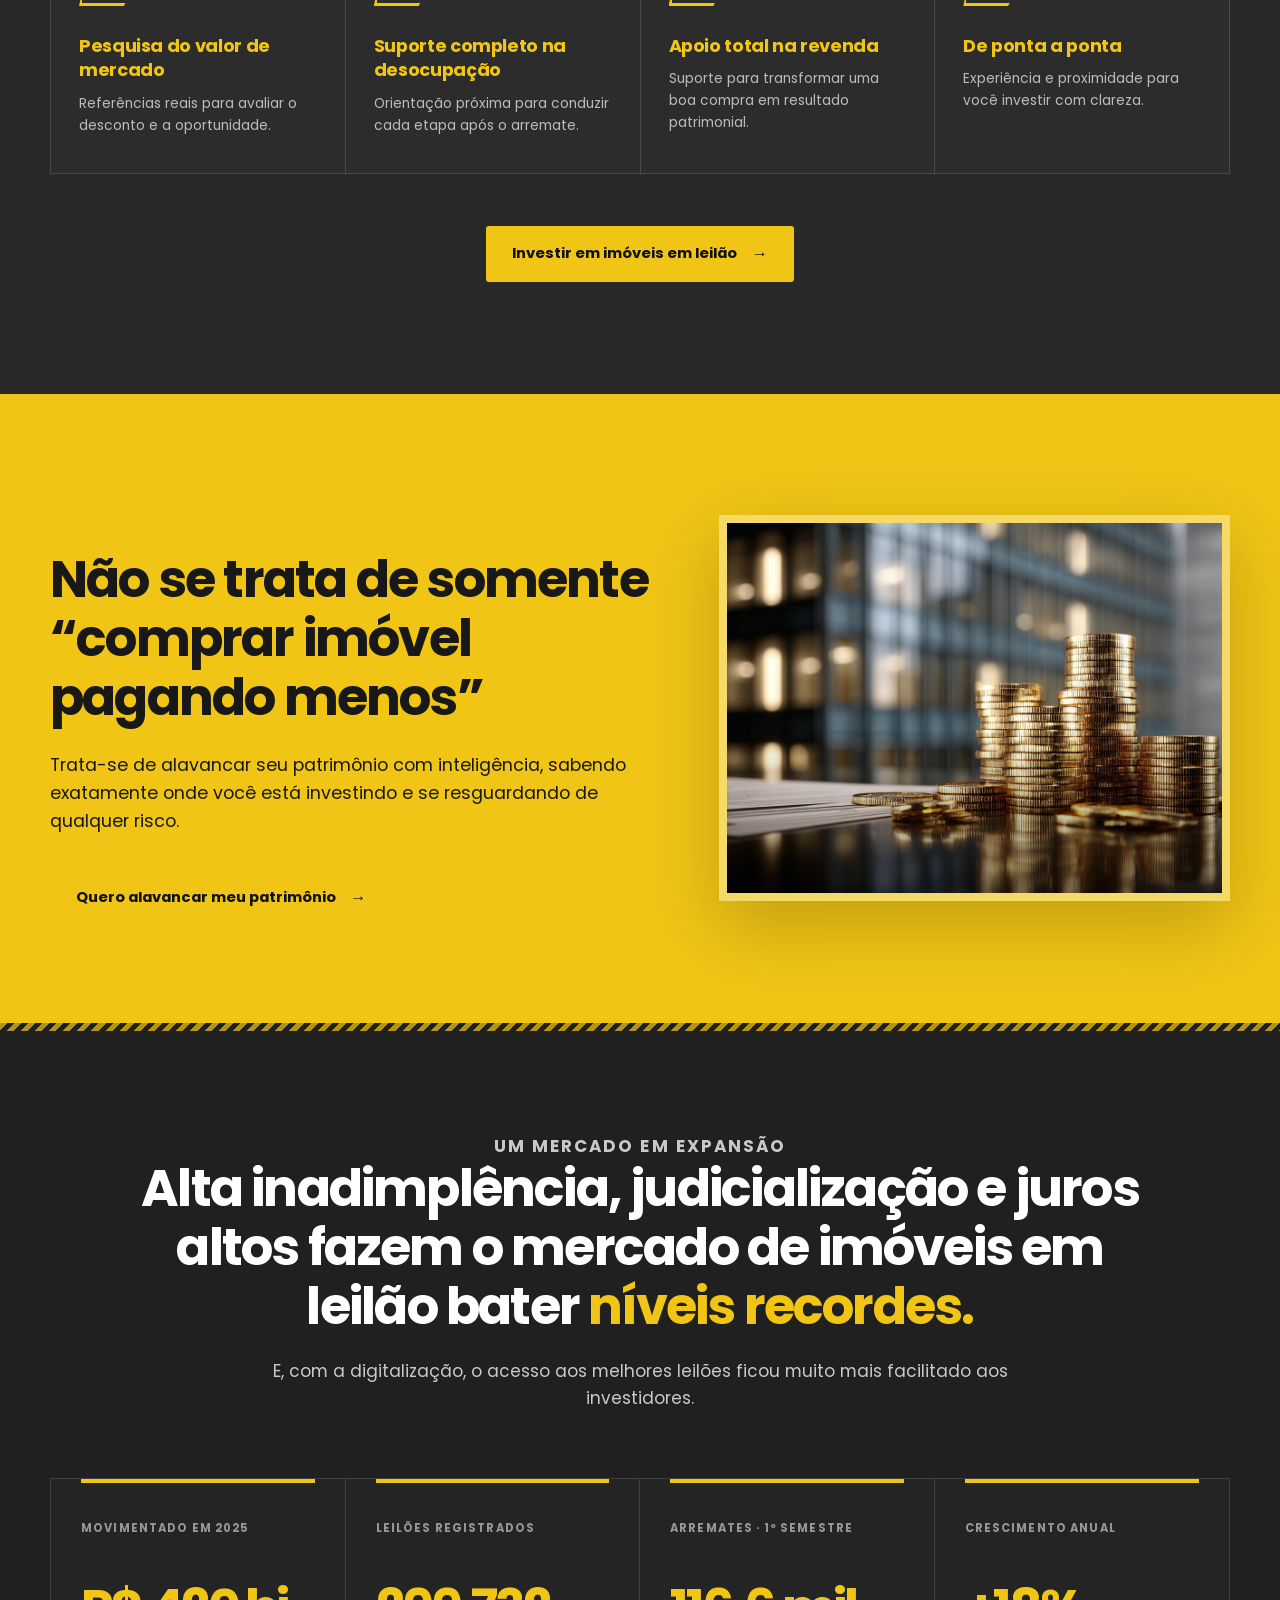
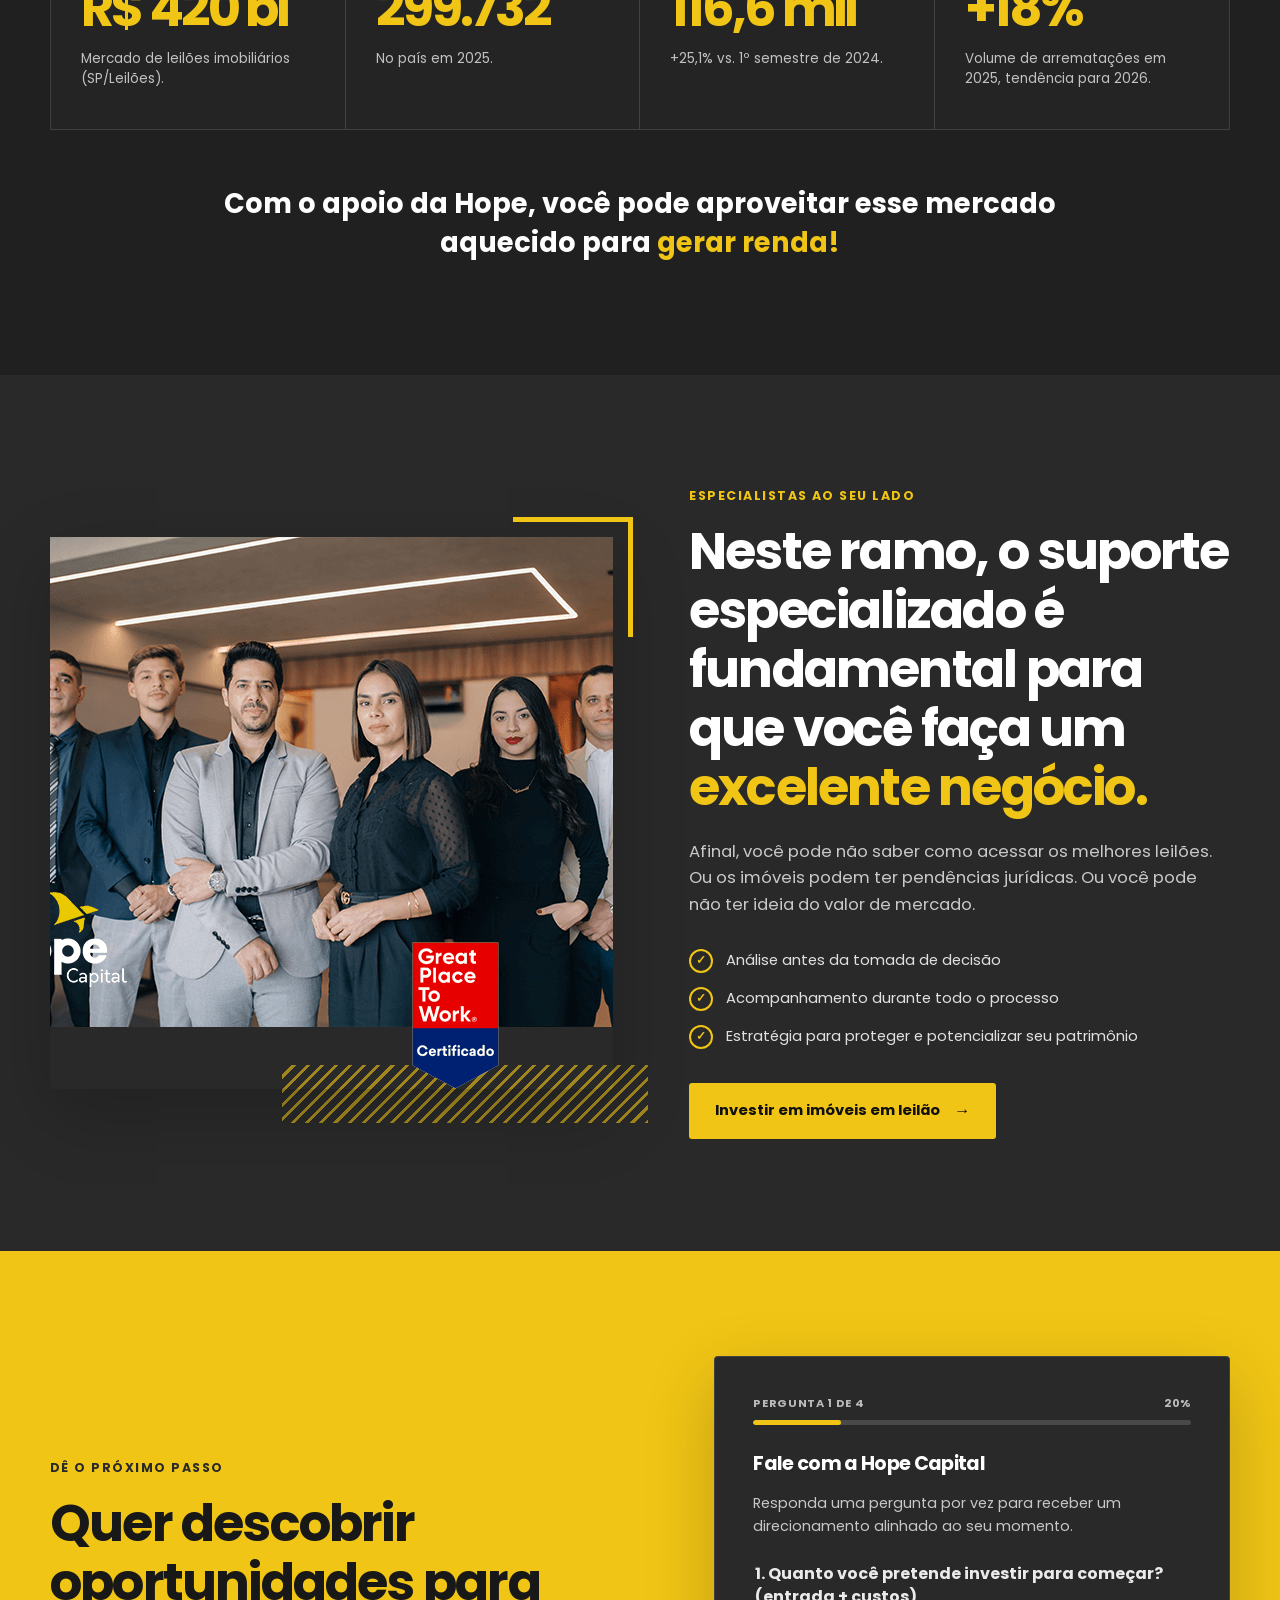
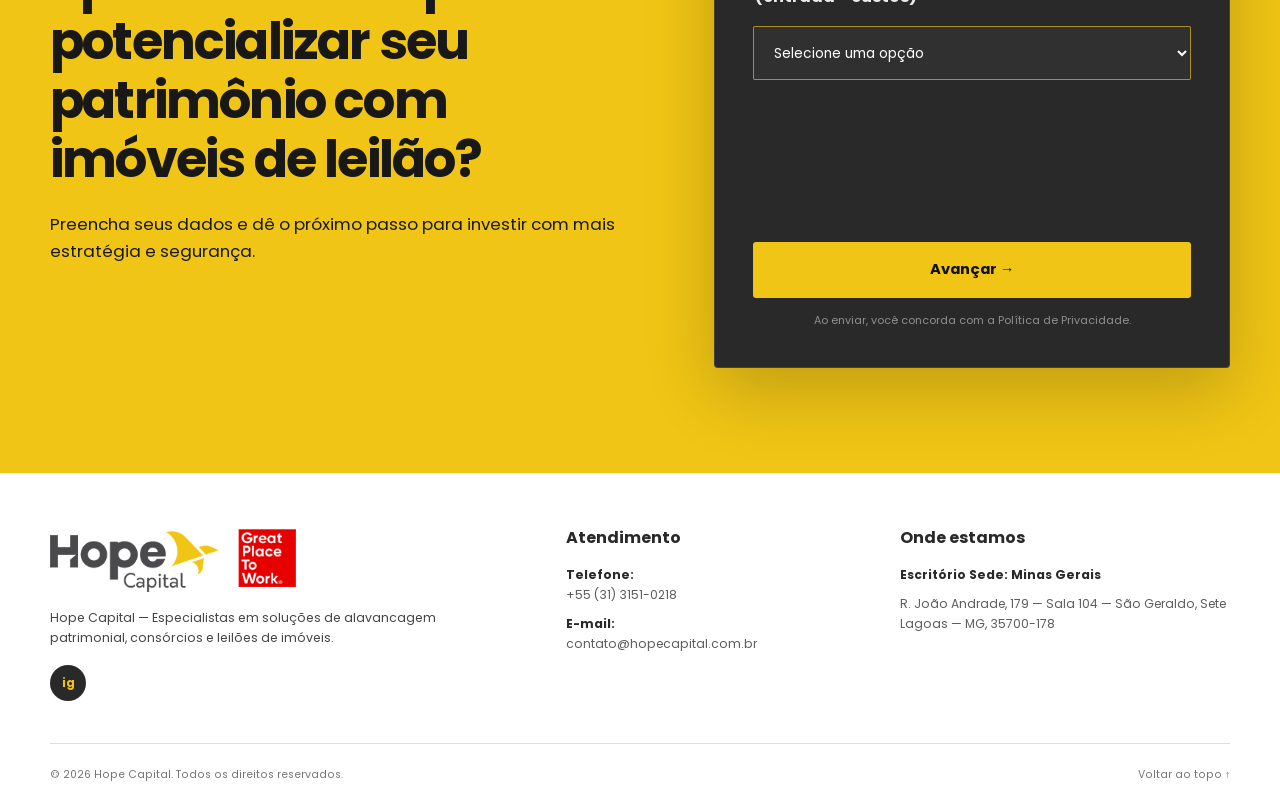
==== commit e21dec8b: "form dinâmico" ====
--- a/index.html
+++ b/index.html
@@ -2,6 +2,13 @@
 <html lang="pt-BR">
 
 <head>
+  <!-- Google Tag Manager -->
+  <script>(function(w,d,s,l,i){w[l]=w[l]||[];w[l].push({'gtm.start':
+  new Date().getTime(),event:'gtm.js'});var f=d.getElementsByTagName(s)[0],
+  j=d.createElement(s),dl=l!='dataLayer'?'&l='+l:'';j.async=true;j.src=
+  'https://www.googletagmanager.com/gtm.js?id='+i+dl;f.parentNode.insertBefore(j,f);
+  })(window,document,'script','dataLayer','GTM-TN7K2QJM');</script>
+  <!-- End Google Tag Manager -->
   <meta charset="UTF-8">
   <meta name="viewport" content="width=device-width, initial-scale=1.0">
   <meta name="theme-color" content="#292929">
@@ -844,6 +851,82 @@
       color: var(--paper);
     }
 
+    .lead-form [hidden] {
+      display: none !important;
+    }
+
+    .lead-progress {
+      margin-bottom: 28px;
+    }
+
+    .lead-progress__copy {
+      display: flex;
+      justify-content: space-between;
+      margin-bottom: 8px;
+      color: rgba(255, 255, 255, 0.68);
+      font-size: 0.7rem;
+      font-weight: 700;
+      letter-spacing: 0.06em;
+      text-transform: uppercase;
+    }
+
+    .lead-progress__track {
+      height: 5px;
+      overflow: hidden;
+      border-radius: 5px;
+      background: rgba(255, 255, 255, 0.15);
+    }
+
+    .lead-progress__track span {
+      display: block;
+      width: 20%;
+      height: 100%;
+      border-radius: inherit;
+      background: var(--yellow);
+      transition: width 180ms ease;
+    }
+
+    .lead-step {
+      min-height: 250px;
+    }
+
+    .lead-step .form-fieldset {
+      margin-bottom: 0;
+      padding-bottom: 0;
+      border-bottom: 0;
+    }
+
+    .lead-step .form-fieldset legend {
+      margin-bottom: 18px;
+      font-size: 1rem;
+    }
+
+    .lead-actions {
+      display: flex;
+      align-items: center;
+      justify-content: space-between;
+      gap: 16px;
+      margin-top: 24px;
+    }
+
+    .lead-actions .form-submit {
+      margin-left: auto;
+    }
+
+    .lead-back {
+      padding: 10px 0;
+      border: 0;
+      background: transparent;
+      color: rgba(255, 255, 255, 0.7);
+      cursor: pointer;
+      font-size: 0.86rem;
+      font-weight: 700;
+    }
+
+    .lead-back:hover {
+      color: var(--paper);
+    }
+
     .form-field {
       margin-bottom: 18px;
     }
@@ -880,6 +963,65 @@
       box-shadow: 0 0 0 3px rgba(240, 197, 21, 0.16);
     }
 
+    .form-fieldset {
+      margin: 0 0 22px;
+      padding: 0 0 18px;
+      border: 0;
+      border-bottom: 1px solid rgba(255, 255, 255, 0.12);
+    }
+
+    .form-fieldset legend {
+      margin-bottom: 12px;
+      color: rgba(255, 255, 255, 0.9);
+      font-size: 0.82rem;
+      font-weight: 700;
+      line-height: 1.45;
+    }
+
+    .form-option {
+      display: flex;
+      align-items: flex-start;
+      gap: 10px;
+      margin: 9px 0;
+      color: rgba(255, 255, 255, 0.78);
+      font-size: 0.82rem;
+      line-height: 1.4;
+      cursor: pointer;
+    }
+
+    .form-option input {
+      width: 17px;
+      height: 17px;
+      flex: 0 0 auto;
+      margin: 1px 0 0;
+      accent-color: var(--yellow);
+    }
+
+    .form-fieldset select {
+      width: 100%;
+      height: 54px;
+      padding: 0 16px;
+      border: 1px solid rgba(240, 197, 21, 0.65);
+      border-radius: 2px;
+      background: rgba(255, 255, 255, 0.035);
+      color: var(--paper);
+      font: inherit;
+      font-size: 0.86rem;
+      outline: 0;
+      cursor: pointer;
+    }
+
+    .form-fieldset select:focus {
+      border-color: var(--yellow-bright);
+      background: rgba(255, 255, 255, 0.06);
+      box-shadow: 0 0 0 3px rgba(240, 197, 21, 0.16);
+    }
+
+    .form-fieldset select option {
+      background: var(--ink);
+      color: var(--paper);
+    }
+
     .form-submit {
       width: 100%;
       margin-top: 6px;
@@ -903,6 +1045,14 @@
 
     .form-status.is-visible {
       display: block;
+    }
+
+    .form-status.is-success {
+      color: var(--yellow);
+    }
+
+    .form-status.is-error {
+      color: #ffb0a8;
     }
 
     .site-footer {
@@ -979,34 +1129,6 @@
       border-top: 1px solid #dedede;
       color: #777777;
       font-size: 0.67rem;
-    }
-
-    .whatsapp {
-      position: fixed;
-      z-index: 40;
-      right: 24px;
-      bottom: 24px;
-      display: flex;
-      width: 58px;
-      height: 58px;
-      align-items: center;
-      justify-content: center;
-      border: 3px solid var(--paper);
-      border-radius: 50%;
-      background: #25d366;
-      color: var(--paper);
-      box-shadow: 0 10px 28px rgba(0, 0, 0, 0.25);
-      transition: transform 180ms ease;
-    }
-
-    .whatsapp:hover {
-      transform: translateY(-3px) scale(1.04);
-    }
-
-    .whatsapp svg {
-      width: 30px;
-      height: 30px;
-      fill: currentColor;
     }
 
     .reveal {
@@ -1298,12 +1420,6 @@
         gap: 8px;
       }
 
-      .whatsapp {
-        right: 16px;
-        bottom: 16px;
-        width: 52px;
-        height: 52px;
-      }
     }
 
     @media (prefers-reduced-motion: reduce) {
@@ -1327,6 +1443,10 @@
 </head>
 
 <body>
+  <!-- Google Tag Manager (noscript) -->
+  <noscript><iframe src="https://www.googletagmanager.com/ns.html?id=GTM-TN7K2QJM"
+  height="0" width="0" style="display:none;visibility:hidden"></iframe></noscript>
+  <!-- End Google Tag Manager (noscript) -->
   <header class="site-header" id="topo">
     <div class="container header-inner">
       <a class="brand" href="#inicio" aria-label="Hope Capital — início">
@@ -1515,11 +1635,28 @@
           <p>Preencha seus dados e dê o próximo passo para investir com mais estratégia e segurança.</p>
         </div>
 
-        <div class="lead-form reveal" style="text-align: center; display: flex; flex-direction: column; align-items: center; justify-content: center;">
-          <h3 style="margin-bottom: 16px; font-size: 1.2rem;">Fale conosco pelo WhatsApp</h3>
-          <p style="margin-bottom: 24px; color: rgba(255, 255, 255, 0.74); font-size: 0.9rem;">Toque no botão abaixo para iniciar o atendimento e descobrir as melhores oportunidades em leilão.</p>
-          <a class="button" href="https://wa.me/553131510218?text=Ol%C3%A1%2C%20Hope%20Capital!%20Quero%20saber%20mais%20sobre%20investimentos%20em%20im%C3%B3veis%20de%20leil%C3%A3o." target="_blank" rel="noopener noreferrer">Falar com a Hope Capital <span class="button__arrow">→</span></a>
-        </div>
+        <form class="lead-form reveal" id="lead-form" novalidate>
+          <div class="lead-progress" aria-live="polite">
+            <div class="lead-progress__copy">
+              <span id="lead-step-label">Pergunta 1 de 5</span>
+              <span id="lead-step-value">20%</span>
+            </div>
+            <div class="lead-progress__track" aria-hidden="true"><span id="lead-progress-bar"></span></div>
+          </div>
+
+          <h3 id="lead-form-title" style="margin-bottom: 16px; font-size: 1.2rem;">Fale com a Hope Capital</h3>
+          <p id="lead-form-intro" style="margin-bottom: 24px; color: rgba(255, 255, 255, 0.74); font-size: 0.9rem;">Responda uma pergunta por vez para receber um direcionamento alinhado ao seu momento.</p>
+
+          <div id="lead-step"></div>
+
+          <div class="lead-actions">
+            <button class="lead-back" id="lead-back" type="button" hidden>← Voltar</button>
+            <button class="button form-submit" id="lead-next" type="button">Avançar <span class="button__arrow">→</span></button>
+            <button class="button form-submit" id="lead-submit" type="submit" hidden>Quero receber meu direcionamento <span class="button__arrow">→</span></button>
+          </div>
+          <p class="form-note">Ao enviar, você concorda com a <a href="https://hopecapital.com.br/privacidade" target="_blank" rel="noopener noreferrer">Política de Privacidade</a>.</p>
+          <p class="form-status" id="lead-form-status" role="status" aria-live="polite"></p>
+        </form>
       </div>
     </section>
   </main>
@@ -1537,7 +1674,7 @@
 
         <div class="footer-column">
           <h3>Atendimento</h3>
-          <a href="tel:+553131510218"><strong>Telefone/WhatsApp:</strong><br>+55 (31) 3151-0218</a>
+          <a href="tel:+553131510218"><strong>Telefone:</strong><br>+55 (31) 3151-0218</a>
           <a href="mailto:contato@hopecapital.com.br"><strong>E-mail:</strong><br>contato@hopecapital.com.br</a>
         </div>
 
@@ -1554,14 +1691,6 @@
       </div>
     </div>
   </footer>
-
-  <a class="whatsapp"
-    href="https://wa.me/553131510218?text=Ol%C3%A1%2C%20Hope%20Capital!%20Quero%20saber%20mais%20sobre%20investimentos%20em%20im%C3%B3veis%20de%20leil%C3%A3o."
-    target="_blank" rel="noopener noreferrer" aria-label="Falar com a Hope Capital pelo WhatsApp">
-    <svg xmlns="http://www.w3.org/2000/svg" viewBox="0 0 448 512" aria-hidden="true" fill="currentColor">
-      <path d="M380.9 97.1C339 55.1 283.2 32 223.9 32c-122.4 0-222 99.6-222 222 0 39.1 10.2 77.3 29.6 111L0 480l117.7-30.9c32.4 17.7 68.9 27 106.1 27h.1c122.3 0 224.1-99.6 224.1-222 0-59.3-25.2-115-67.1-157.1zM224 414.7h-.1c-32.9 0-65.1-8.9-93.3-25.6l-6.7-4-69.4 18.2 18.5-67.6-4.4-7C50.1 297.8 40.5 261 40.5 223.7c0-101.4 82.5-183.9 184-183.9 49.1 0 95.3 19.1 130 53.8 34.7 34.7 53.8 80.9 53.8 130-.1 101.4-82.6 183.9-184.3 183.9zM302 278.4c-4.3-2.1-25.3-12.5-29.3-13.9-3.9-1.4-6.8-2.1-9.6 2.1-2.9 4.3-11.1 13.9-13.6 16.8-2.5 2.9-5 3.2-9.3 1.1-4.3-2.1-18.1-6.7-34.4-21.4-12.7-11.5-21.3-25.7-23.7-30-2.5-4.3-.3-6.6 1.8-8.8 1.9-1.9 4.3-5 6.4-7.5 2.1-2.5 2.9-4.3 4.3-7.1 1.4-2.9 .7-5.4-.4-7.5-1.1-2.1-9.6-23.2-13.2-31.8-3.5-8.4-7-7.3-9.6-7.4-2.5-.1-5.4-.1-8.2-.1s-7.5 1.1-11.4 5.4c-3.9 4.3-15 14.6-15 35.7s15.4 41.4 17.5 44.3c2.1 2.9 30.2 46.1 73.1 64.6 10.2 4.4 18.2 7 24.5 9 10.3 3.3 19.6 2.8 27 1.7 8.2-1.2 25.3-10.4 28.9-20.4 3.6-10 3.6-18.6 2.5-20.4-1.1-1.8-3.9-2.9-8.2-5z"/>
-    </svg>
-  </a>
 
   <script>
     (() => {
@@ -1604,6 +1733,7 @@
       });
     })();
   </script>
+  <script type="module" src="./app.js"></script>
 </body>
 
-</html>+</html>
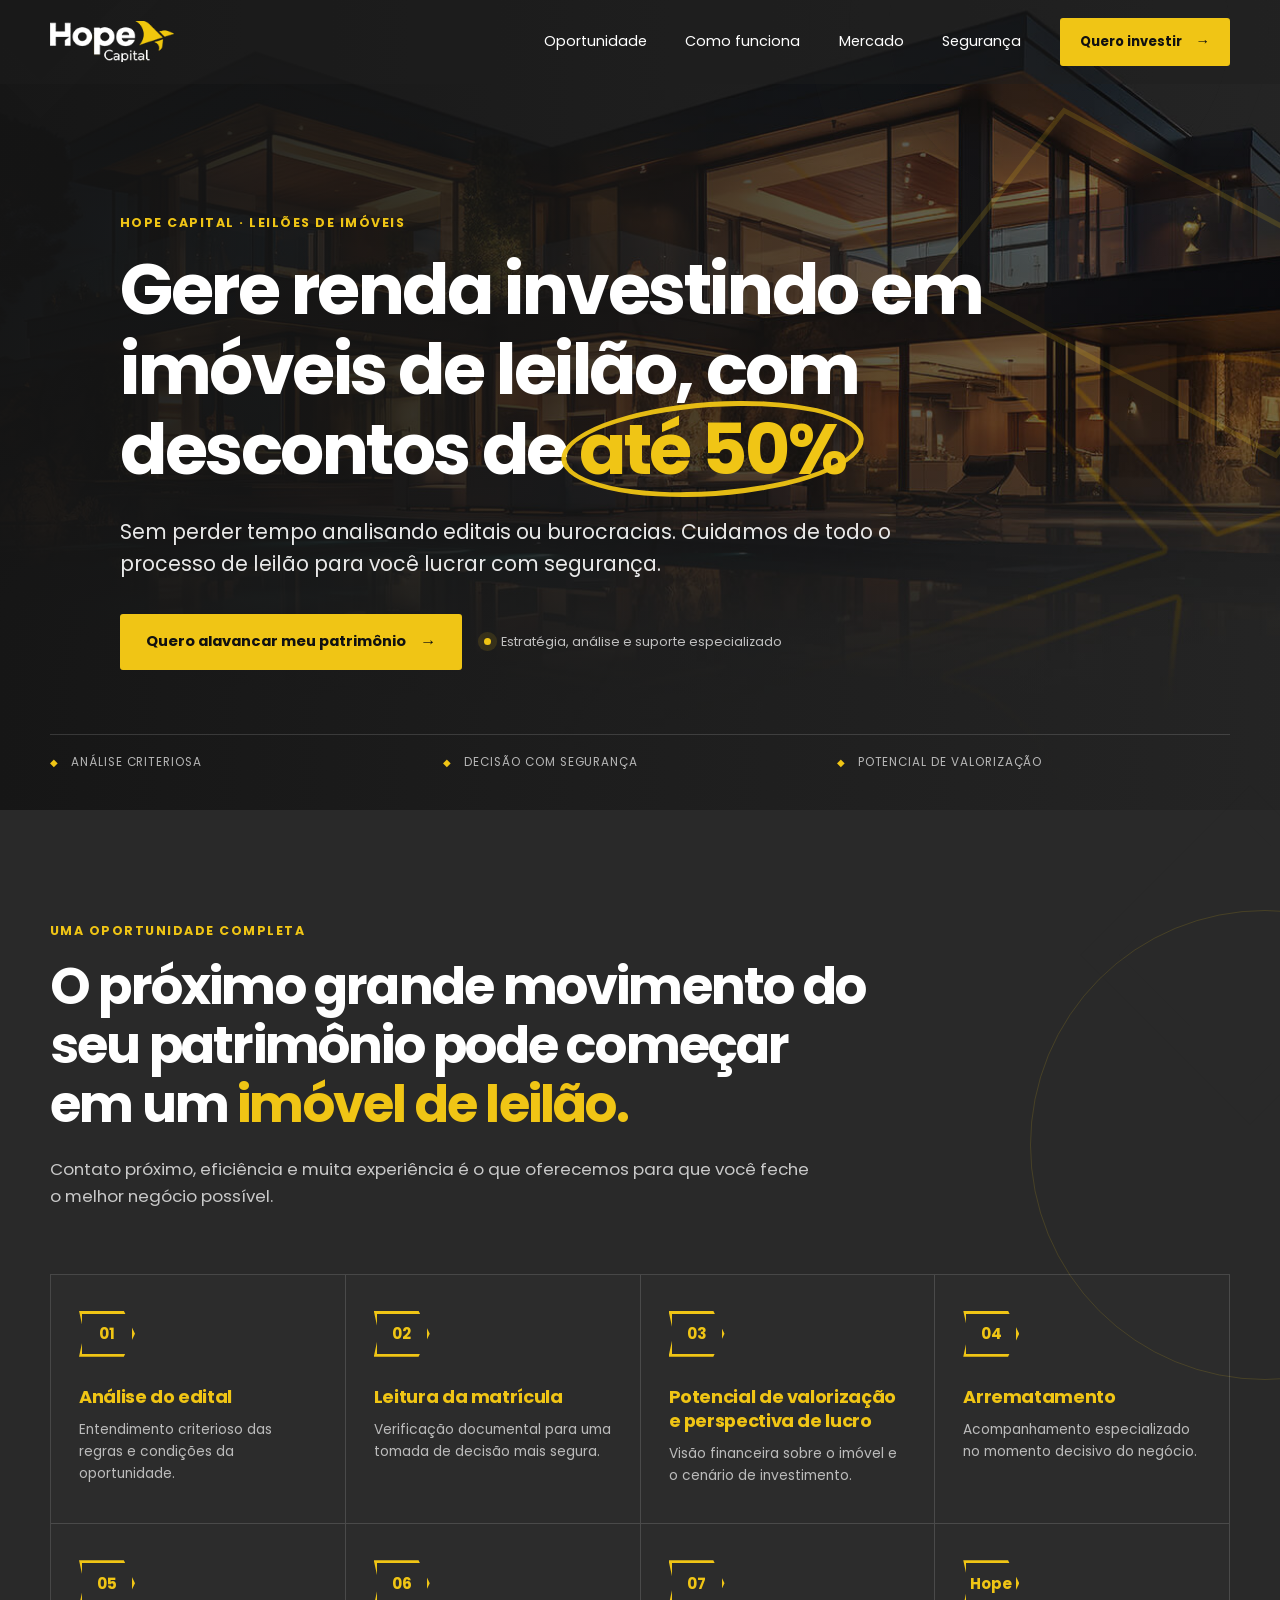
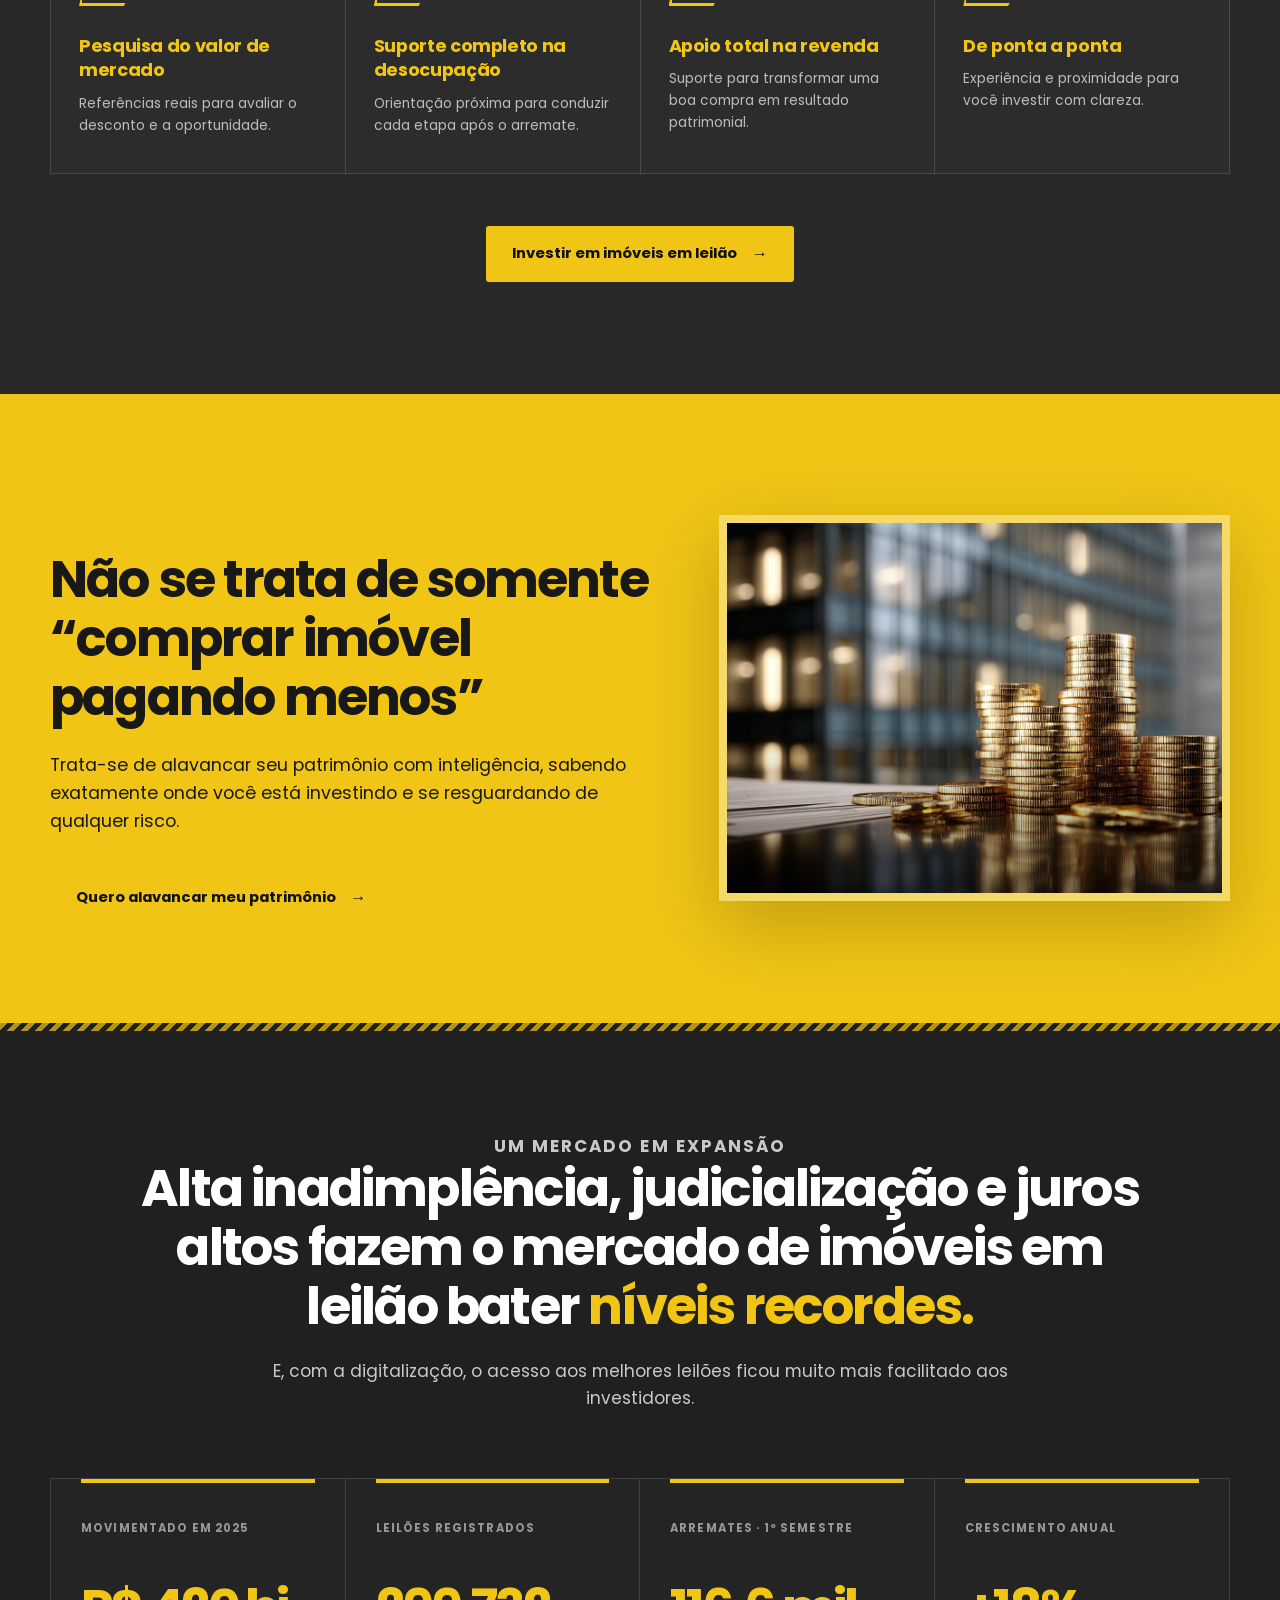
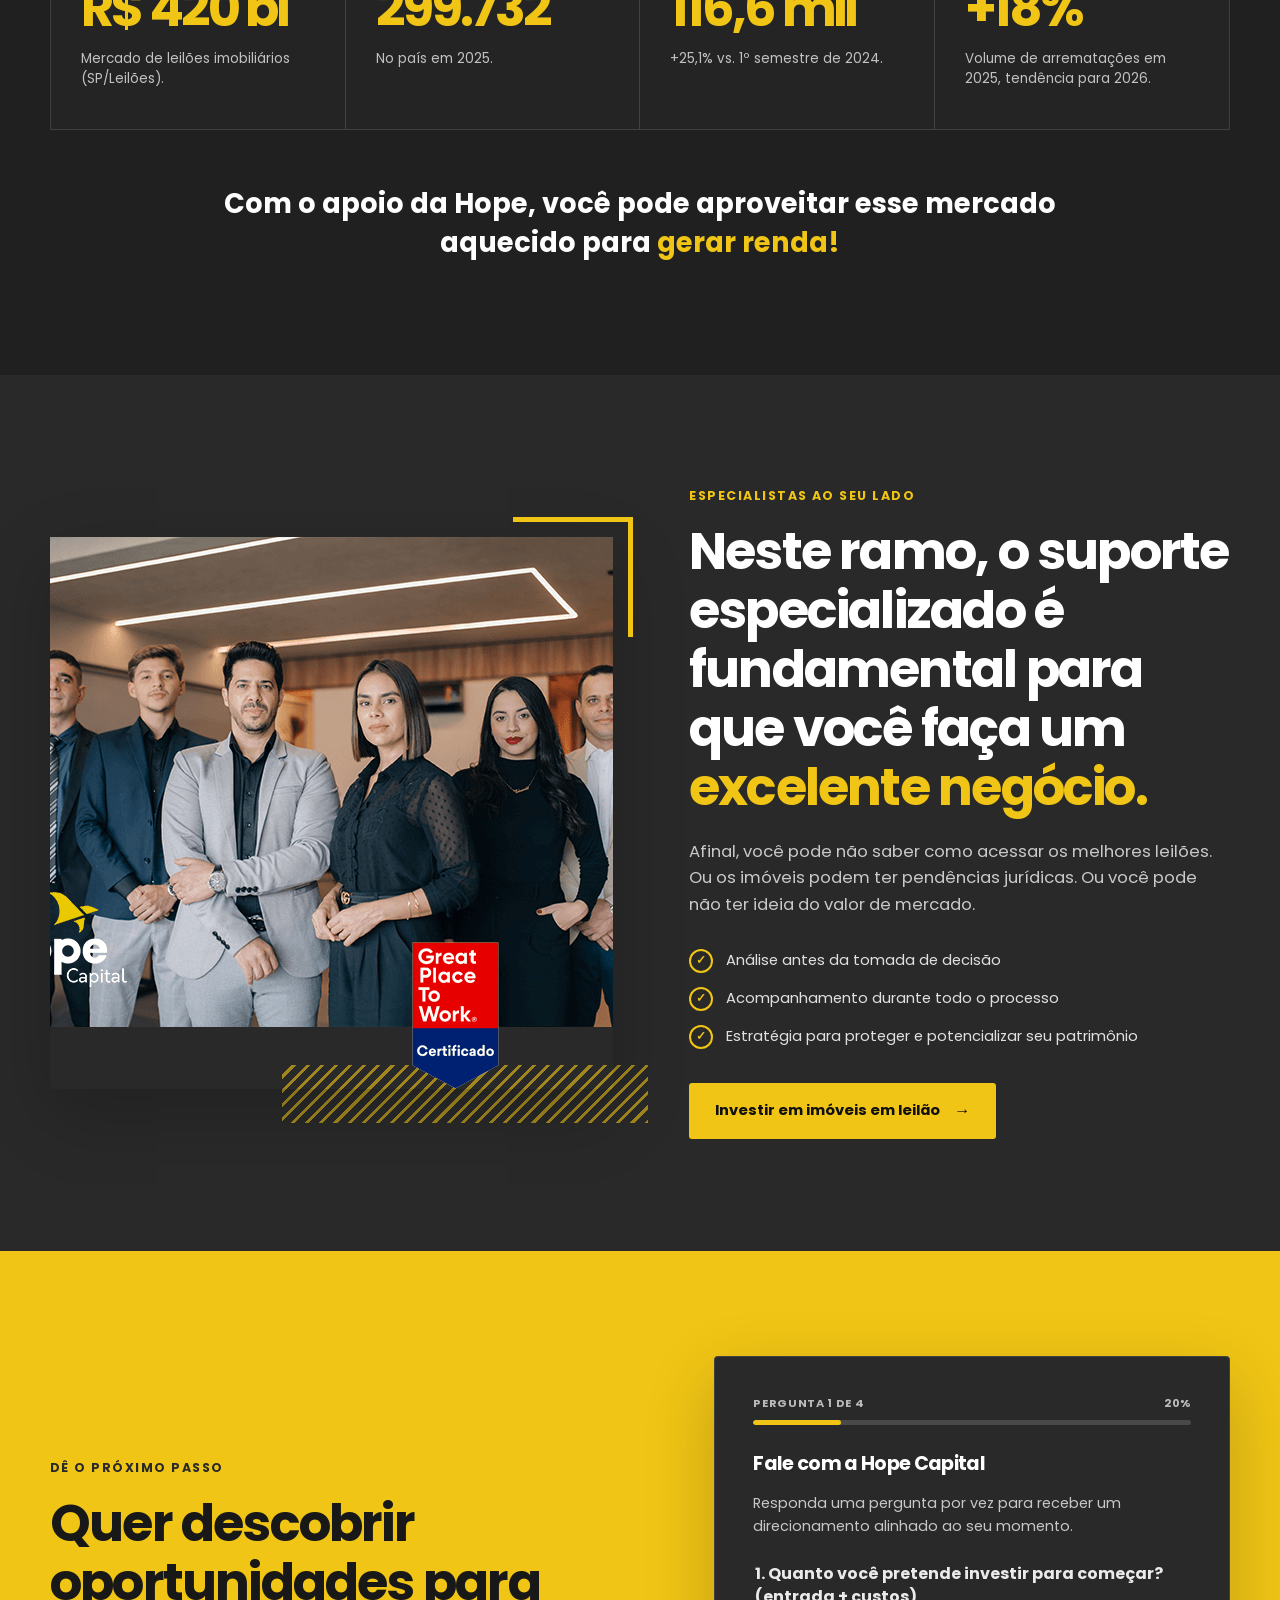
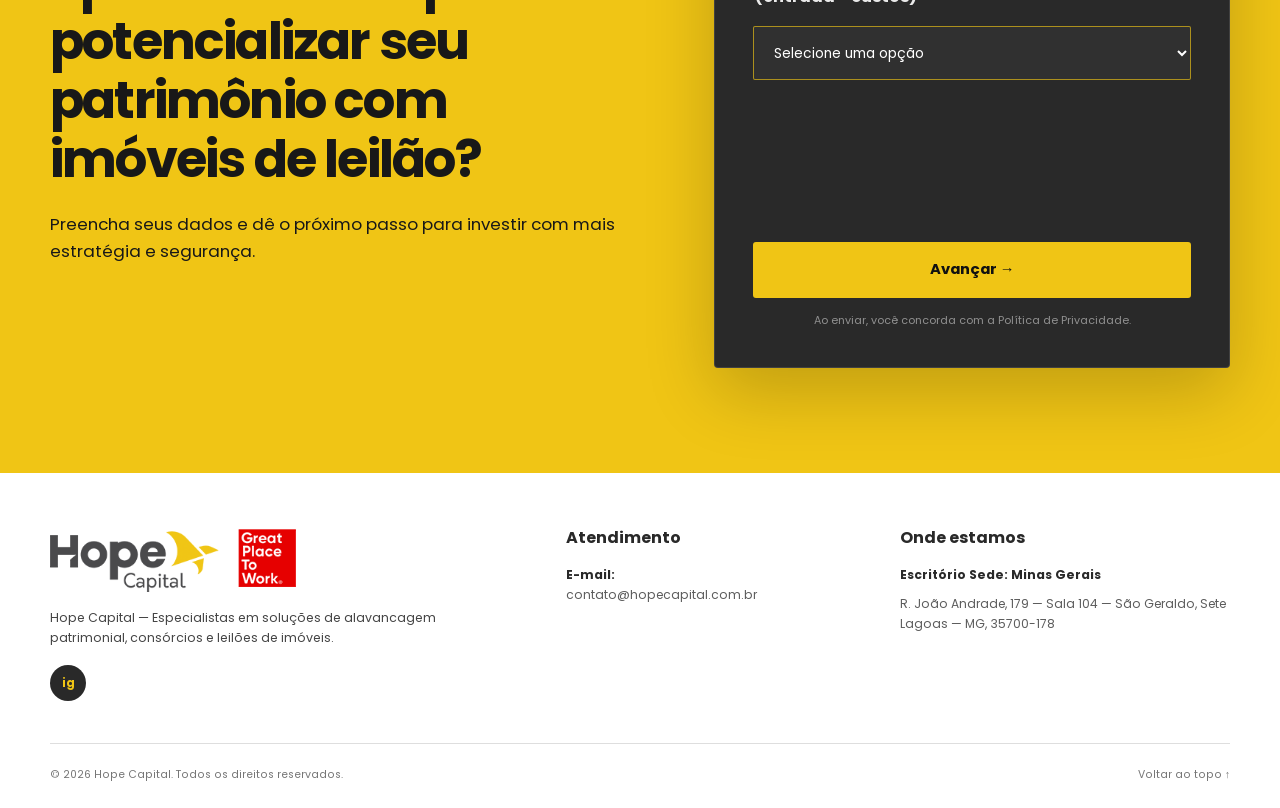
==== commit 391fcc06: "remove no telefone" ====
--- a/index.html
+++ b/index.html
@@ -1674,7 +1674,6 @@
 
         <div class="footer-column">
           <h3>Atendimento</h3>
-          <a href="tel:+553131510218"><strong>Telefone:</strong><br>+55 (31) 3151-0218</a>
           <a href="mailto:contato@hopecapital.com.br"><strong>E-mail:</strong><br>contato@hopecapital.com.br</a>
         </div>
 
